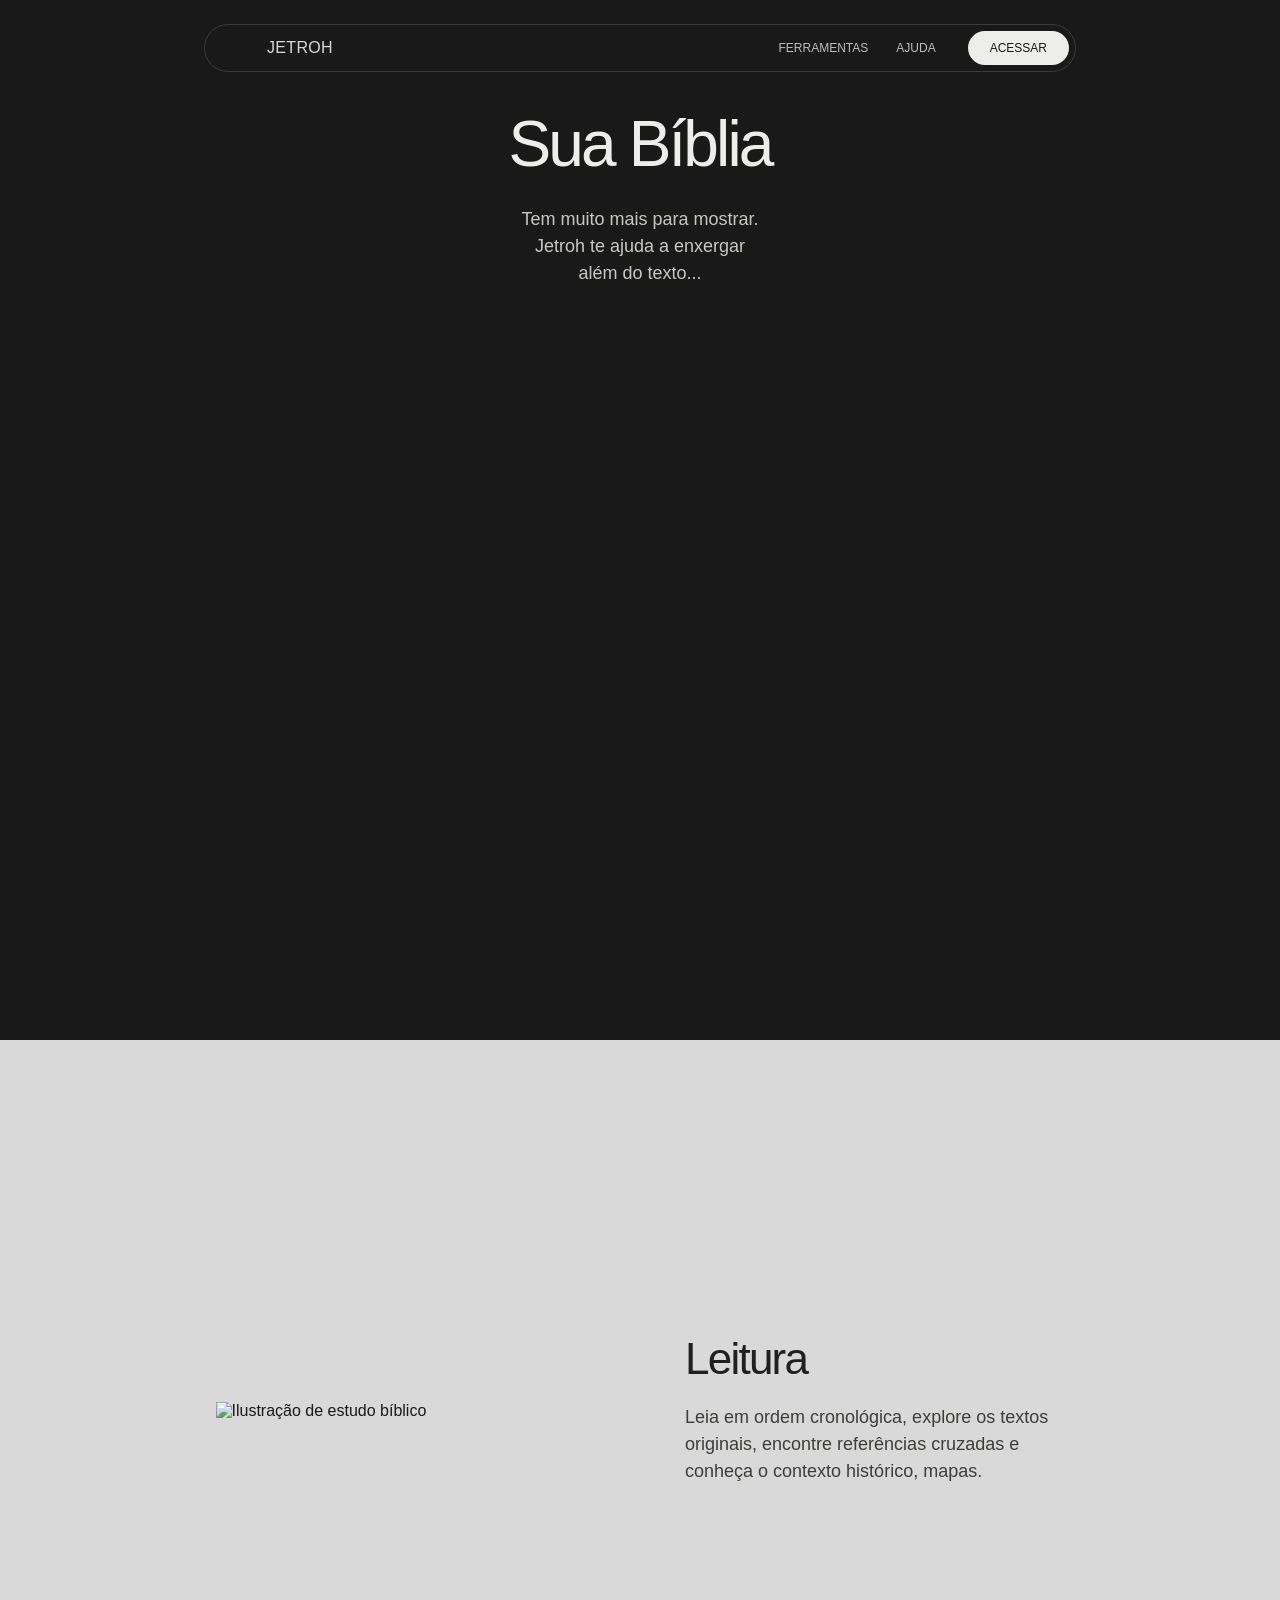
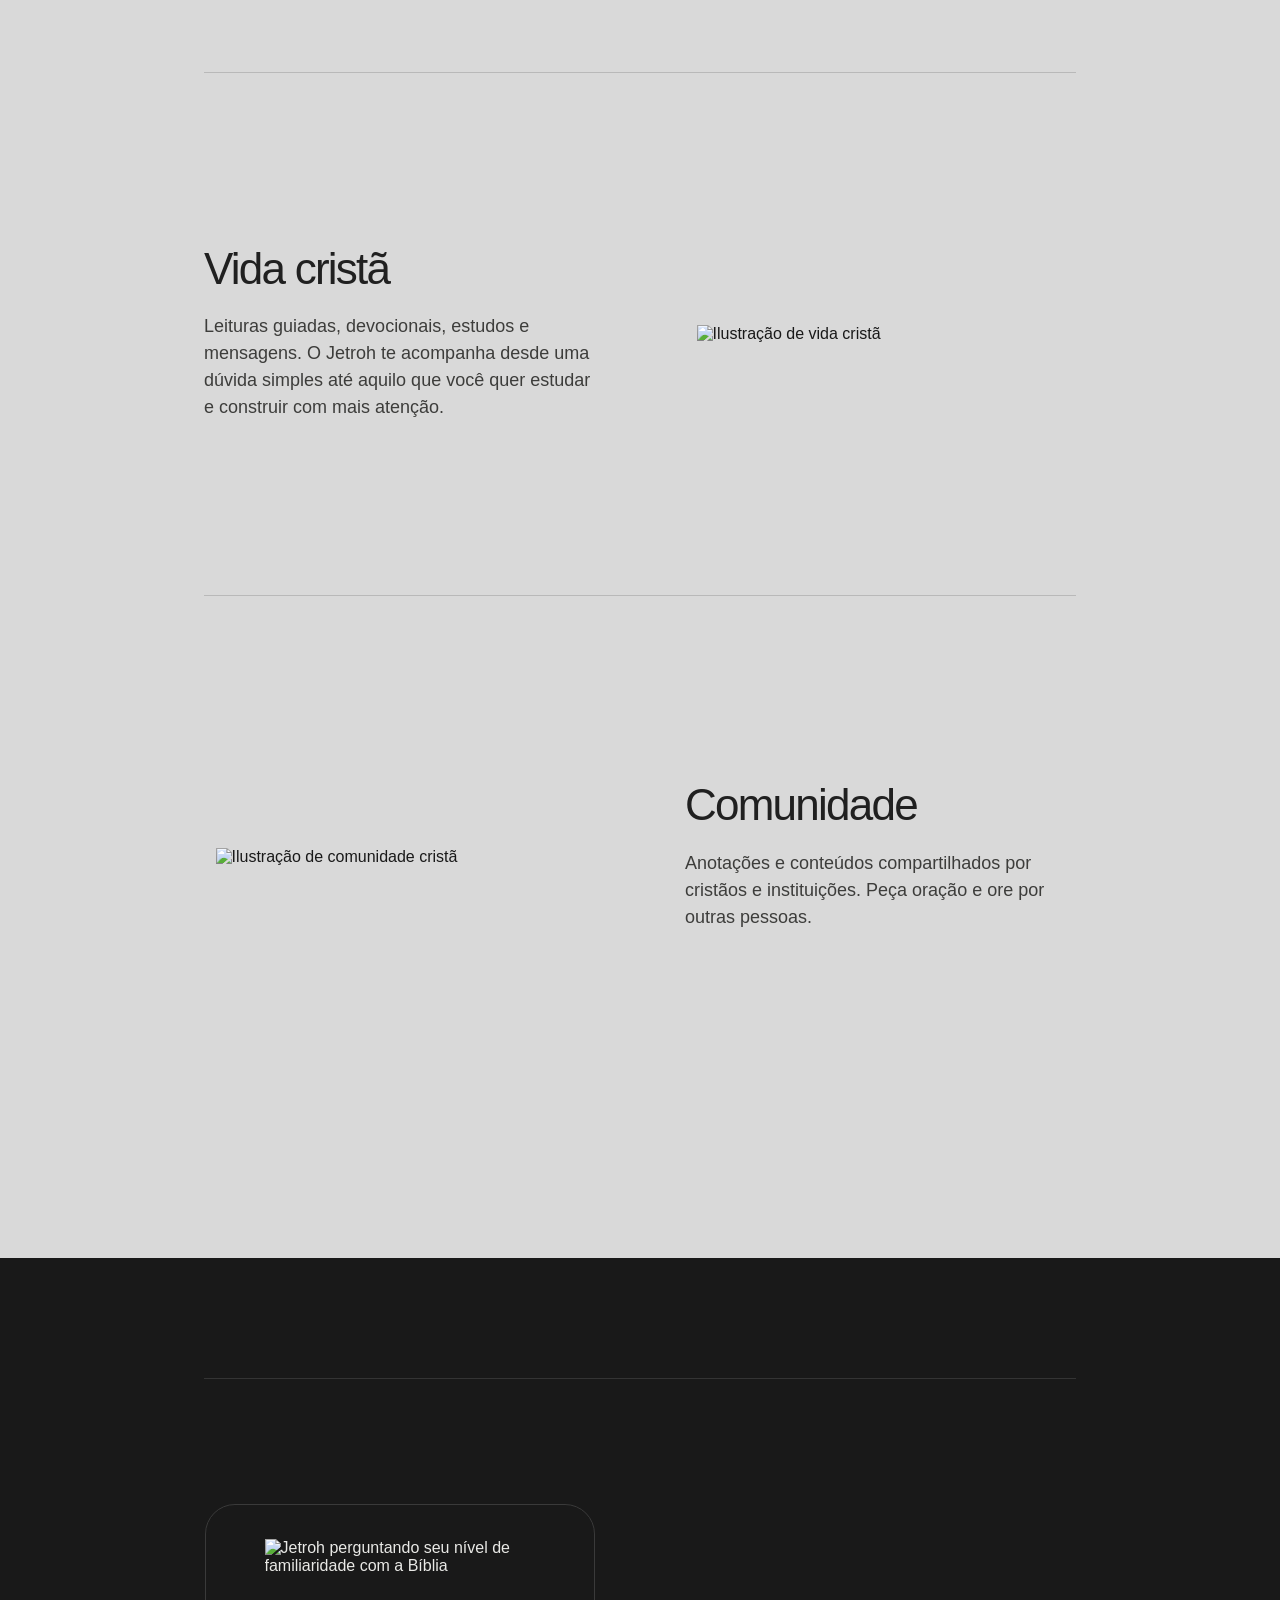
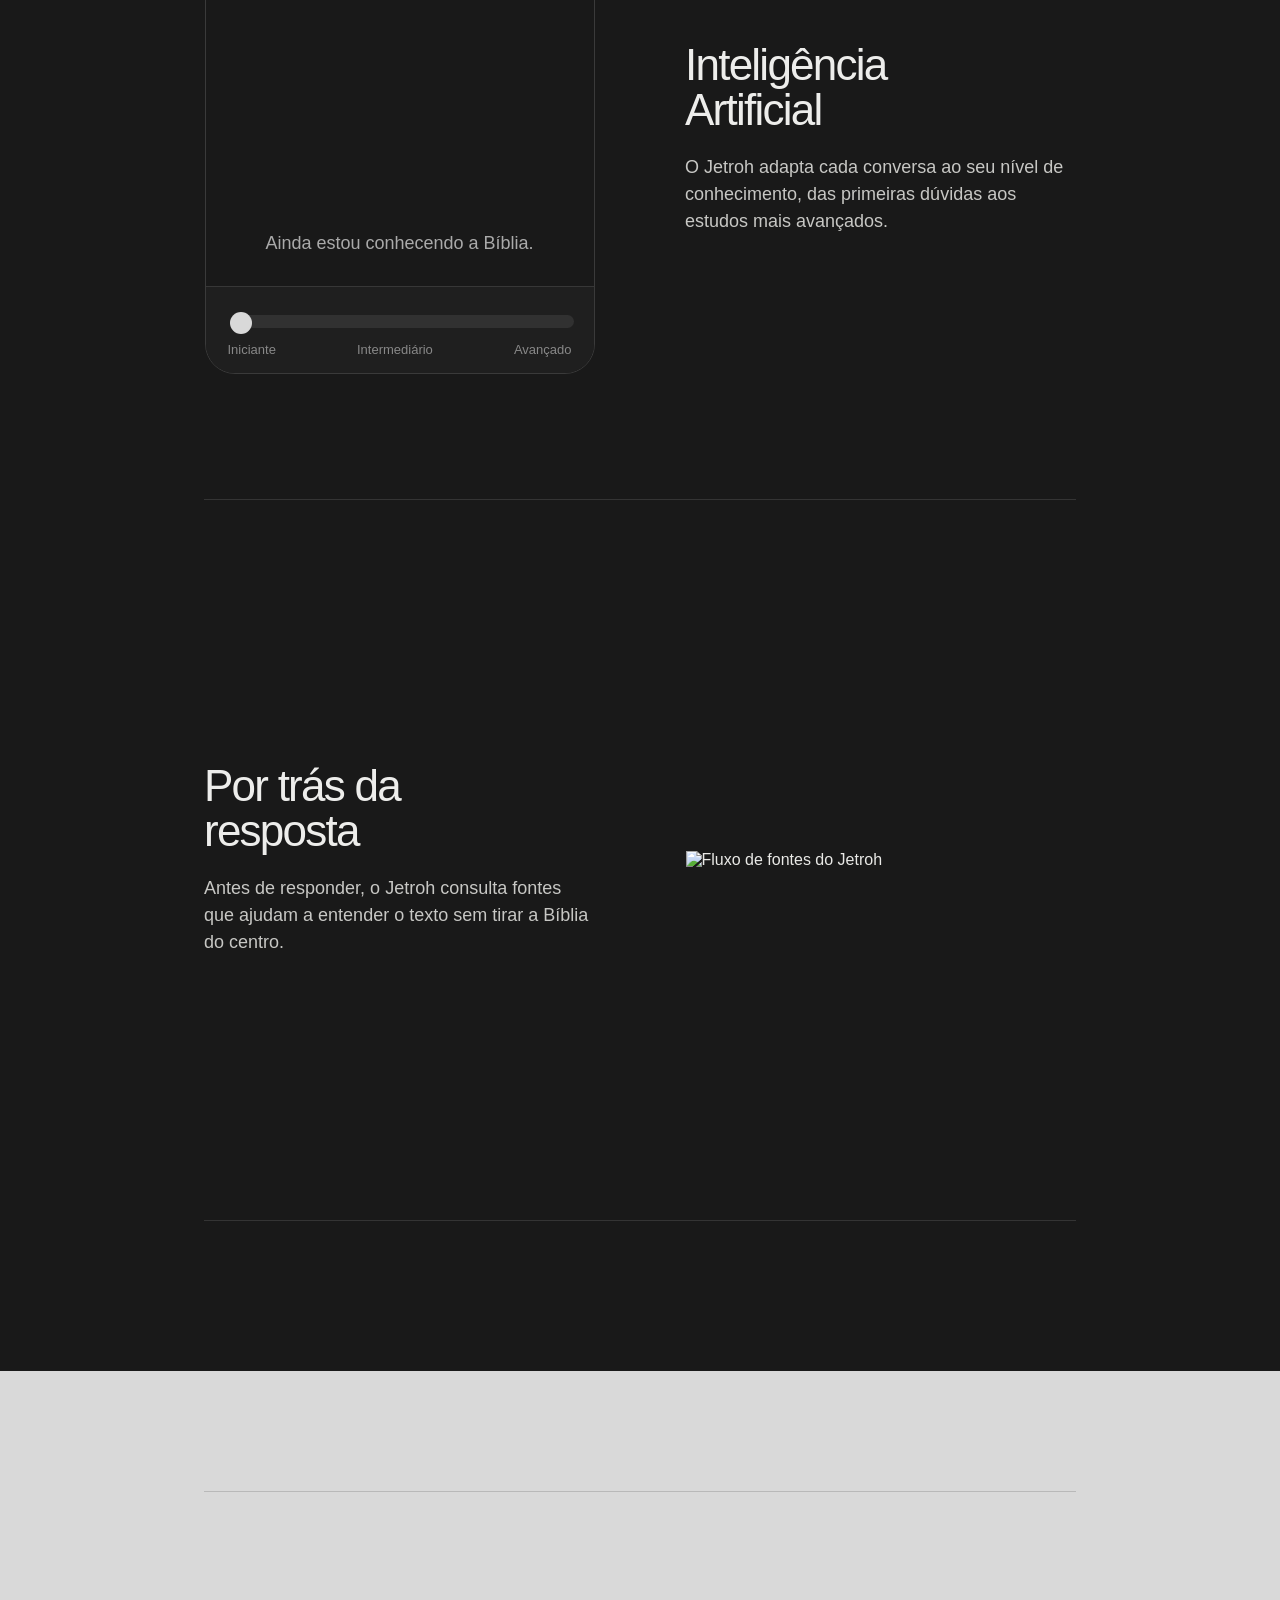
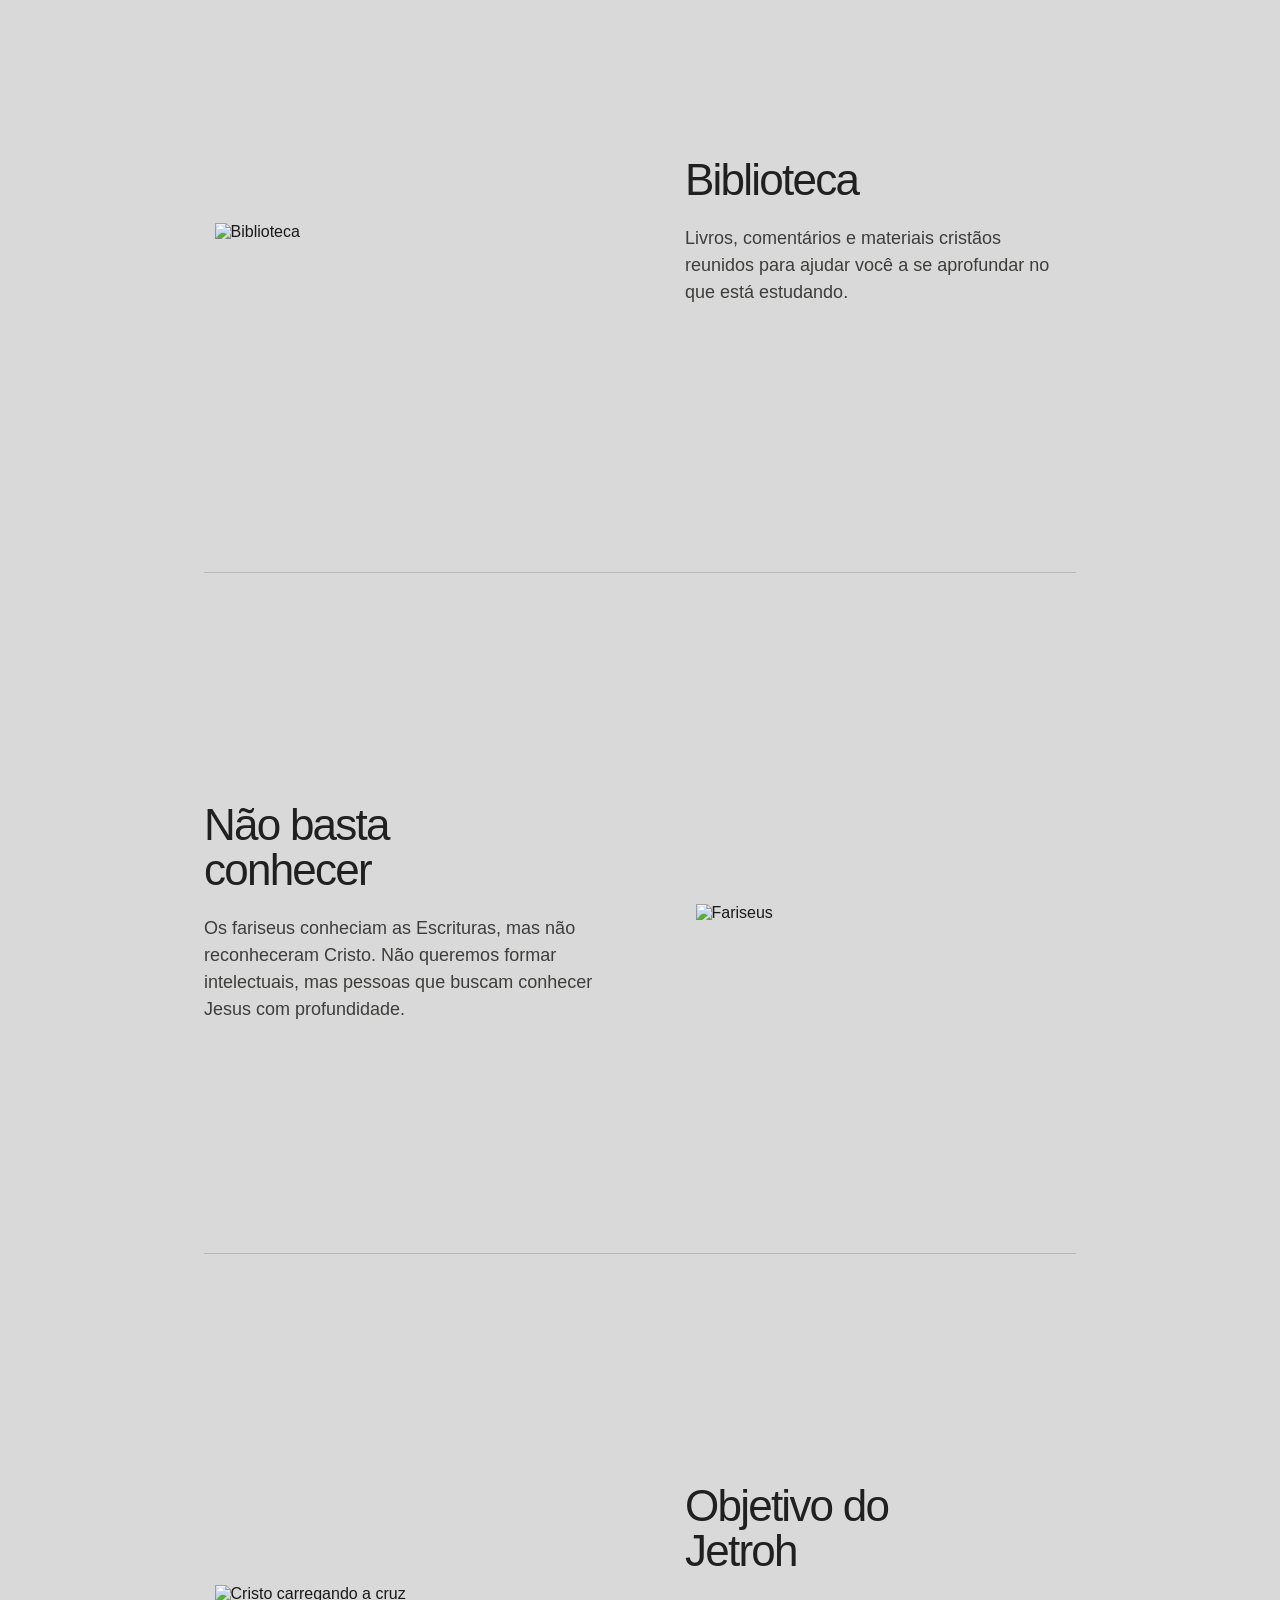
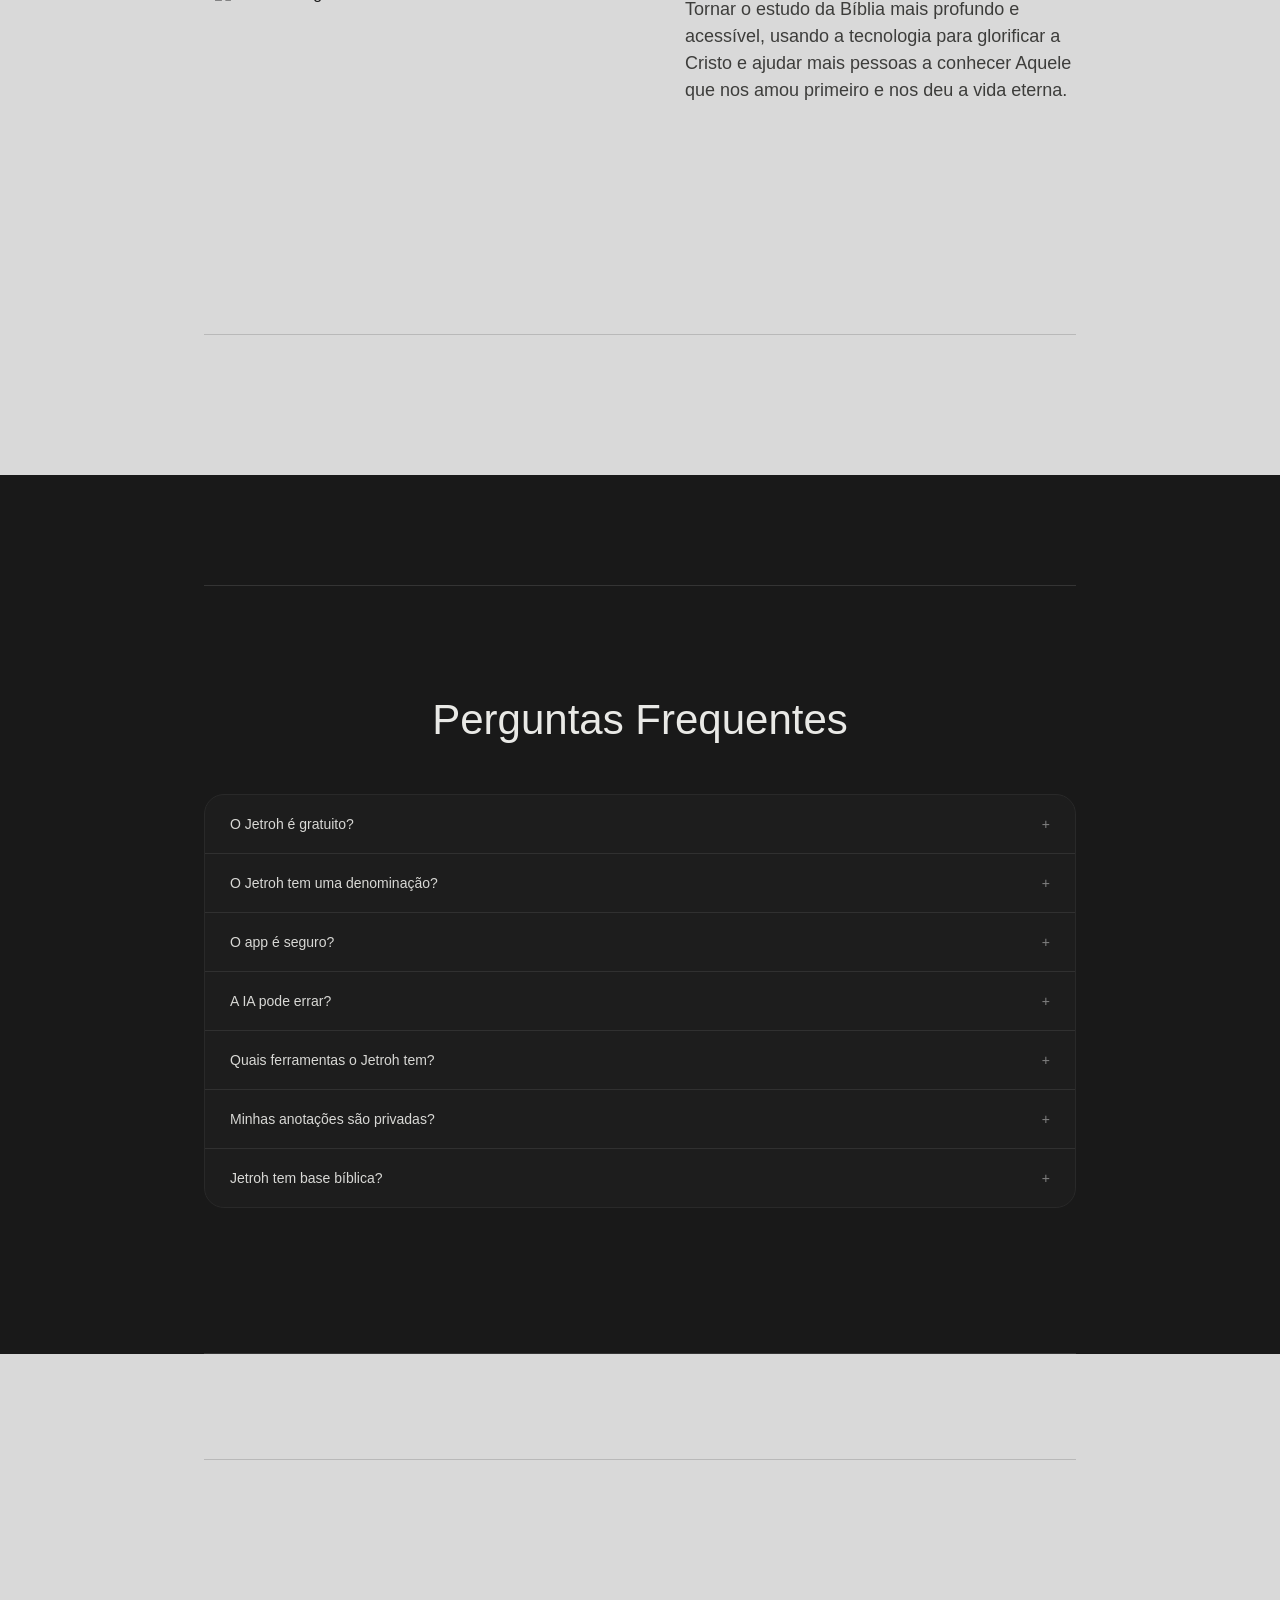
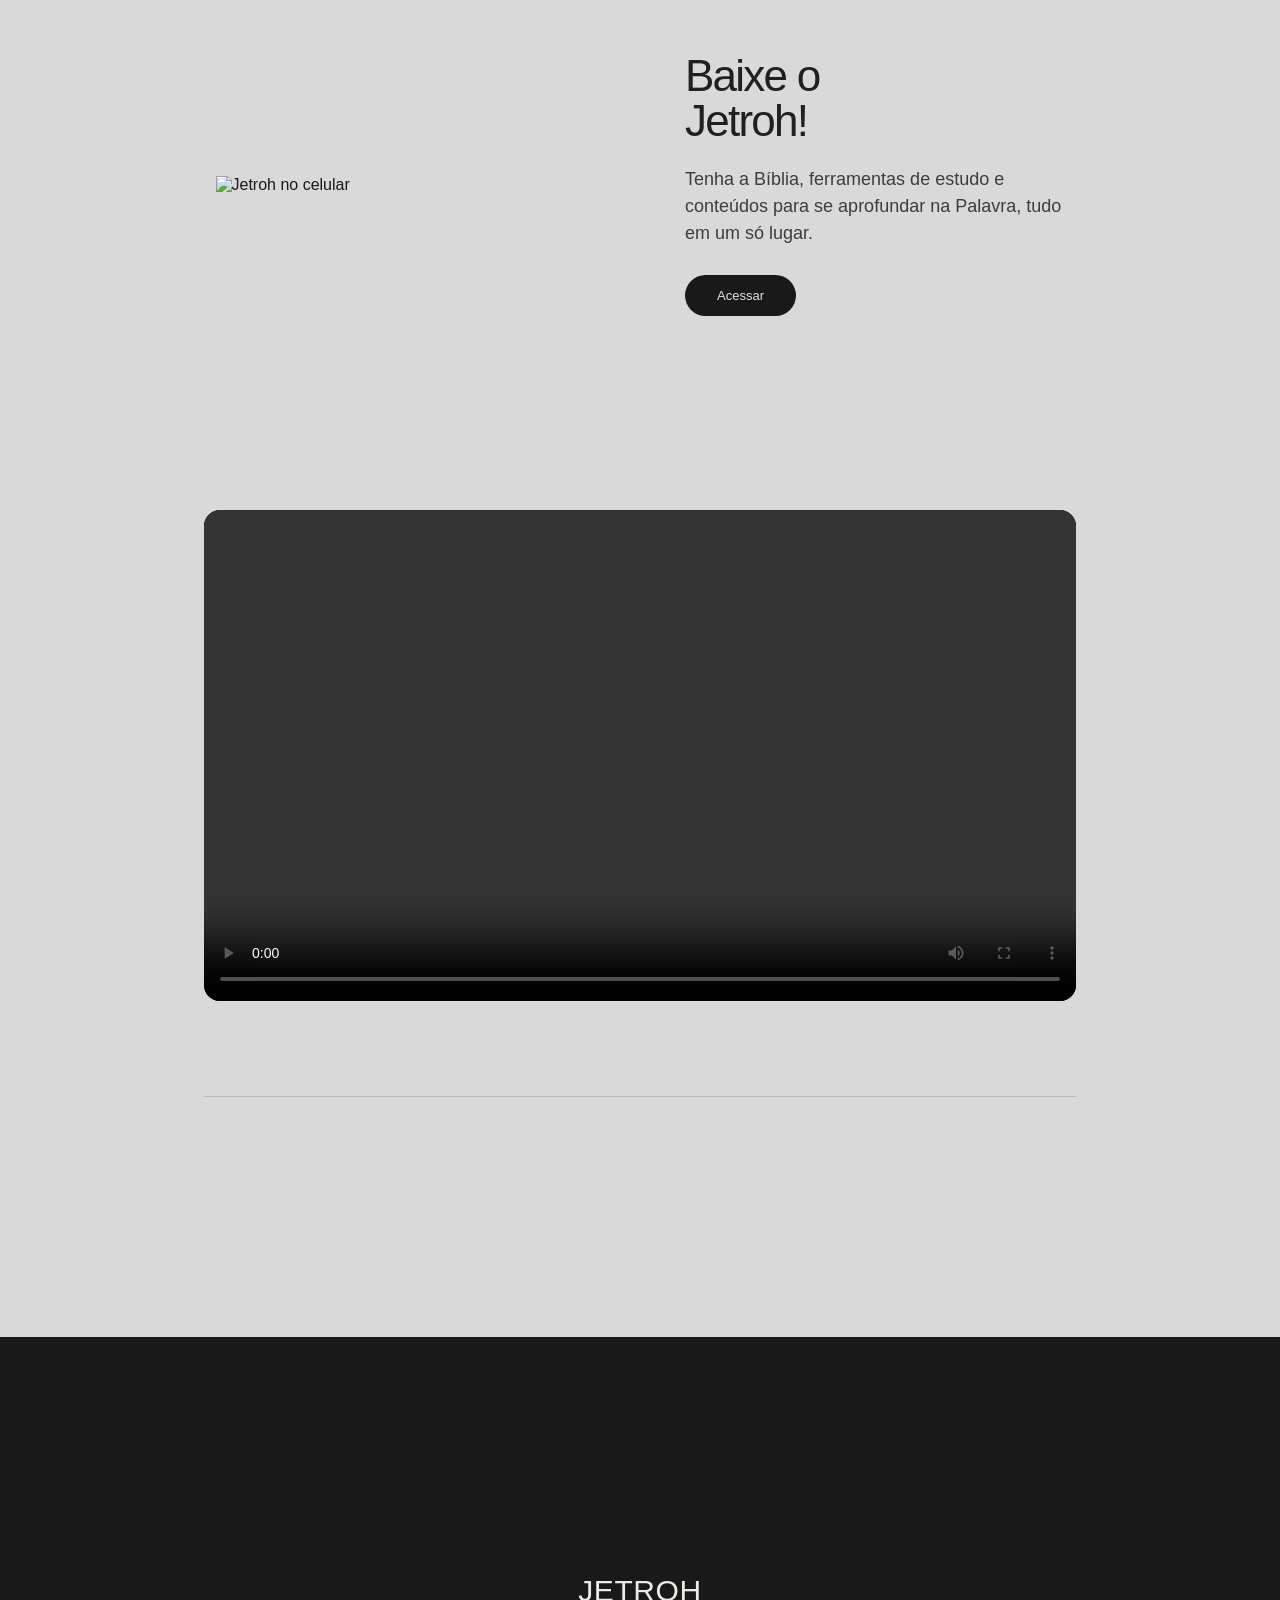
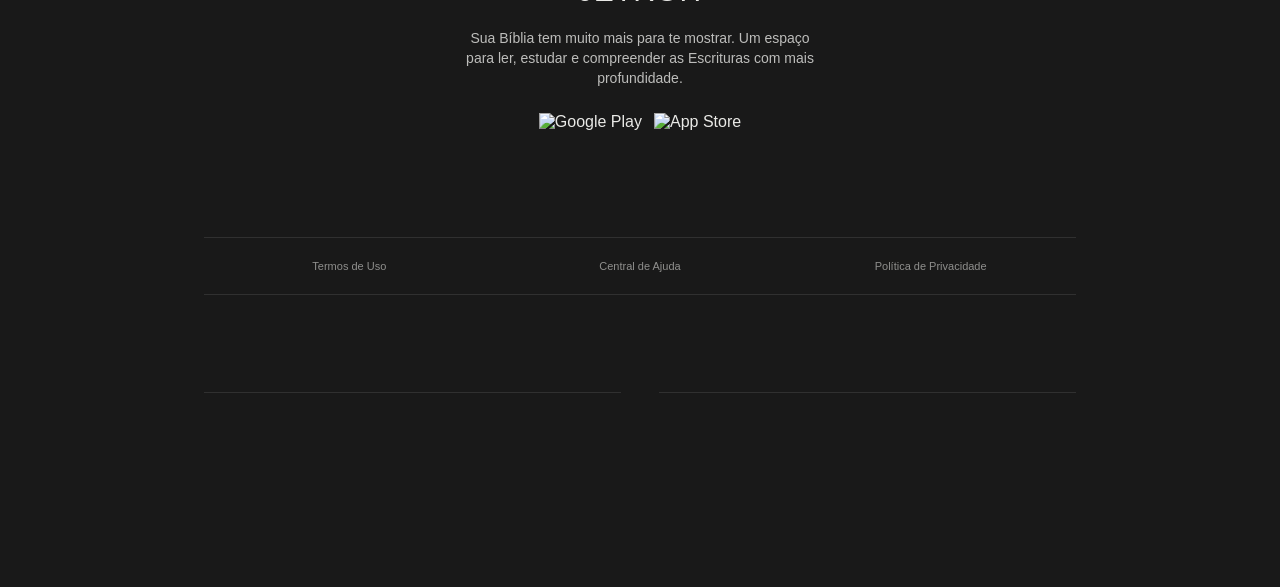
==== index.html @ 453b776b "Add files via upload" ====
<!DOCTYPE html>
<html lang="pt-BR">
<head>
  <meta charset="UTF-8">
  <meta name="viewport" content="width=device-width, initial-scale=1.0">
  <meta name="theme-color" content="#191919">
  <title>Jetroh Bible</title>
  <link rel="icon" type="image/svg+xml" href="assets/section6/logo_jetroh.svg">
  <link rel="stylesheet" href="styles.css">
  
</head>
<body>
  <header class="topbar">
    <a class="brand-mini" href="index.html#inicio" aria-label="Jetroh"><img src="assets/section6/logo_jetroh.svg" alt=""><span>JETROH</span></a>
    <nav class="desktop-nav" aria-label="Navegação principal">
      <a href="#recursos">FERRAMENTAS</a>
      <a href="help.html">AJUDA</a>
      <a href="download.html" class="desktop-access">ACESSAR</a>
    </nav>
    <button class="menu-button" type="button" aria-label="Abrir menu" aria-expanded="false"><span></span><span></span></button>
  </header>
  <nav class="menu-panel" aria-label="Navegação"><a href="#recursos">FERRAMENTAS</a><a href="help.html">AJUDA</a><a href="download.html">ACESSAR</a></nav>

  <main>
    <section class="hero dark-shell" id="inicio">
      <div class="hero-copy">
        <h1 class="hero-title">Sua Bíblia</h1>
        <p class="hero-text">Tem muito mais para mostrar.<br>Jetroh te ajuda a enxergar<br>além do texto...</p>
      </div>
      <div class="hero-art" aria-hidden="true">
        <img class="bible-center" src="assets/section1/bible_center.svg" alt="">
        <img class="hero-card hero-card-1" src="assets/section1/card1.svg" alt="">
        <img class="hero-card hero-card-2" src="assets/section1/card2.svg" alt="">
        <img class="bubble bubble-1" src="assets/section1/balao1.svg" alt="">
        <img class="bubble bubble-2" src="assets/section1/balao2.svg" alt="">
      </div>
    </section>

    <section class="light-shell feature-stack" id="recursos">
      <article class="feature-row">
        <div class="feature-media"><img src="assets/section2/img1.svg" alt="Ilustração de estudo bíblico"></div>
        <div class="feature-copy"><h2>Leitura</h2><p>Leia em ordem cronológica, explore os textos originais, encontre referências cruzadas e conheça o contexto histórico, mapas.</p></div>
      </article>
      <div class="line light-line"></div>
      <article class="feature-row reverse">
        <div class="feature-media"><img src="assets/section2/img2.svg" alt="Ilustração de vida cristã"></div>
        <div class="feature-copy"><h2>Vida cristã</h2><p>Leituras guiadas, devocionais, estudos e mensagens. O Jetroh te acompanha desde uma dúvida simples até aquilo que você quer estudar e construir com mais atenção.</p></div>
      </article>
      <div class="line light-line"></div>
      <article class="feature-row">
        <div class="feature-media"><img src="assets/section2/img3.svg" alt="Ilustração de comunidade cristã"></div>
        <div class="feature-copy"><h2>Comunidade</h2><p>Anotações e conteúdos compartilhados por cristãos e instituições. Peça oração e ore por outras pessoas.</p></div>
      </article>
    </section>

    <section class="dark-shell ai-section" id="ia">
      <div class="line dark-line"></div>
      <article class="ai-row">
        <div class="ai-visual level-card">
          <img src="assets/section3/img1.svg" alt="Jetroh perguntando seu nível de familiaridade com a Bíblia">
          <p class="level-message" aria-live="polite">Ainda estou conhecendo a Bíblia.</p>
          <div class="level-control">
            <input id="bible-level" type="range" min="0" max="100" step="1" value="0" aria-label="Familiaridade com a Bíblia">
            <div class="level-labels"><span>Iniciante</span><span>Intermediário</span><span>Avançado</span></div>
          </div>
        </div>
        <div class="section-copy white"><h2>Inteligência<br>Artificial</h2><p>O Jetroh adapta cada conversa ao seu nível de conhecimento, das primeiras dúvidas aos estudos mais avançados.</p></div>
      </article>
      <div class="line dark-line"></div>
      <article class="ai-row reverse">
        <div class="ai-visual"><img src="assets/section3/img2.svg" alt="Fluxo de fontes do Jetroh"></div>
        <div class="section-copy white"><h2>Por trás da<br>resposta</h2><p>Antes de responder, o Jetroh consulta fontes que ajudam a entender o texto sem tirar a Bíblia do centro.</p></div>
      </article>
      <div class="line dark-line"></div>
    </section>

    <section class="light-shell editorial-section" id="biblioteca">
      <div class="line light-line"></div>
      <article class="editorial-row">
        <div class="editorial-media"><img src="assets/section4/img1.svg" alt="Biblioteca"></div>
        <div class="section-copy"><h2>Biblioteca</h2><p>Livros, comentários e materiais cristãos reunidos para ajudar você a se aprofundar no que está estudando.</p></div>
      </article>
      <div class="line light-line"></div>
      <article class="editorial-row reverse">
        <div class="editorial-media"><img src="assets/section4/img2.svg" alt="Fariseus"></div>
        <div class="section-copy"><h2>Não basta<br>conhecer</h2><p>Os fariseus conheciam as Escrituras, mas não reconheceram Cristo. Não queremos formar intelectuais, mas pessoas que buscam conhecer Jesus com profundidade.</p></div>
      </article>
      <div class="line light-line"></div>
      <article class="editorial-row">
        <div class="editorial-media"><img src="assets/section4/img3.svg" alt="Cristo carregando a cruz"></div>
        <div class="section-copy"><h2>Objetivo do<br>Jetroh</h2><p>Tornar o estudo da Bíblia mais profundo e acessível, usando a tecnologia para glorificar a Cristo e ajudar mais pessoas a conhecer Aquele que nos amou primeiro e nos deu a vida eterna.</p></div>
      </article>
      <div class="line light-line"></div>
    </section>

    <section class="dark-shell faq-section" id="faq">
      <div class="line dark-line"></div>
      <h2>Perguntas Frequentes</h2>
      <div class="faq-list">
        <div class="faq-item"><button class="faq-question" type="button" aria-expanded="false">O Jetroh é gratuito?<span>+</span></button><div class="faq-answer"><div><p>O Jetroh terá recursos acessíveis para leitura e estudo, com detalhes de planos apresentados no lançamento.</p></div></div></div>
        <div class="faq-item"><button class="faq-question" type="button" aria-expanded="false">O Jetroh tem uma denominação?<span>+</span></button><div class="faq-answer"><div><p>O aplicativo respeita tradições e denominações, mantendo a Bíblia no centro da experiência.</p></div></div></div>
        <div class="faq-item"><button class="faq-question" type="button" aria-expanded="false">O app é seguro?<span>+</span></button><div class="faq-answer"><div><p>Privacidade e segurança fazem parte da estrutura do produto, especialmente em conteúdos e anotações pessoais.</p></div></div></div>
        <div class="faq-item"><button class="faq-question" type="button" aria-expanded="false">A IA pode errar?<span>+</span></button><div class="faq-answer"><div><p>Sim. Por isso as respostas devem ser conferidas nas referências apresentadas. A IA não substitui discipulado, igreja local ou estudo responsável.</p></div></div></div>
        <div class="faq-item"><button class="faq-question" type="button" aria-expanded="false">Quais ferramentas o Jetroh tem?<span>+</span></button><div class="faq-answer"><div><p>Leitura bíblica, ferramentas de estudo, contexto, textos originais, referências, devocionais, biblioteca, comunidade e assistência por IA.</p></div></div></div>
        <div class="faq-item"><button class="faq-question" type="button" aria-expanded="false">Minhas anotações são privadas?<span>+</span></button><div class="faq-answer"><div><p>As anotações privadas permanecem privadas; conteúdos comunitários dependem da sua escolha de compartilhamento.</p></div></div></div>
        <div class="faq-item"><button class="faq-question" type="button" aria-expanded="false">Jetroh tem base bíblica?<span>+</span></button><div class="faq-answer"><div><p>A proposta do Jetroh é usar tecnologia como ferramenta para aprofundar a leitura e compreensão das Escrituras.</p></div></div></div>
      </div>
    </section>
    <div class="line dark-line"></div>

    <section class="light-shell download-section" id="download">
      <div class="line light-line"></div>
      <div class="download-wrap">
        <div class="download-visual"><img src="assets/section5/img1.svg" alt="Jetroh no celular"></div>
        <div class="section-copy download-copy"><h2>Baixe o<br>Jetroh!</h2><p>Tenha a Bíblia, ferramentas de estudo e conteúdos para se aprofundar na Palavra, tudo em um só lugar.</p><a href="download.html" class="download-cta">Acessar</a></div>
      </div>
      <div class="download-video-wrap">
        <video class="download-video" controls preload="metadata" playsinline aria-label="Demonstração das funções do Jetroh">
          Seu navegador não suporta reprodução de vídeo.
        </video>
      </div>
      <div class="line light-line"></div>
    </section>
  </main>

  <footer class="dark-shell footer">
    <img class="footer-transition" src="assets/section6/element1.svg" alt="">
    <div class="footer-art"><img src="assets/section6/jetroh.svg" alt=""></div>
    <div class="footer-brand"><span>JETROH</span></div>
    <p>Sua Bíblia tem muito mais para te mostrar. Um espaço para ler, estudar e compreender as Escrituras com mais profundidade.</p>
    <div class="store-buttons">
      <img src="assets/section6/botao_play.svg" alt="Google Play">
      <img src="assets/section6/botao_apple.svg" alt="App Store">
    </div>
    <div class="footer-links"><a href="#">Termos de Uso</a><a href="help.html">Central de Ajuda</a><a href="#">Política de Privacidade</a></div>
    <div class="footer-social" aria-label="Redes sociais">
      <a href="https://www.instagram.com/jetroh.bible/" target="_blank" rel="noopener noreferrer" aria-label="Instagram"><img src="assets/section6/insta.svg" alt=""></a>
      <a href="#" aria-label="Discord"><img src="assets/section6/discord.svg" alt=""></a>
      <a href="#" aria-label="WhatsApp"><img src="assets/section6/zap.svg" alt=""></a>
    </div>
    <div class="footer-bottom-mark"><button class="to-top" aria-label="Voltar ao topo"><img src="assets/section6/logo_jetroh.svg" alt=""></button></div>
  </footer>

  <script src="script.js"></script>
</body>
</html>
---- styles.css ----
:root{--dark:#191919;--light:#D9D9D9;--ink:#191919;--muted:#9d9d9a;--line-light:#b9b9b9;--line-dark:#343434;--white:#e9e9e6}
*{box-sizing:border-box}html{scroll-behavior:smooth}body{margin:0;background:var(--dark);color:var(--ink);font-family:Inter,Arial,sans-serif;font-weight:400}a{color:inherit;text-decoration:none}button{font:inherit}.dark-shell{background:var(--dark);color:var(--white)}.light-shell{background:var(--light);color:var(--ink)}
.topbar{height:48px;width:min(872px,78vw);display:flex;align-items:center;justify-content:space-between;padding:0 20px;position:fixed;z-index:50;left:50%;top:24px;transform:translateX(-50%);background:#191919;border:1px solid #3a3a3a;border-radius:999px;color:#d9d9d9}.brand-mini{display:flex;align-items:center;gap:10px;font-family:Arial,sans-serif;font-size:16px;letter-spacing:.02em}.brand-mini img{width:32px;height:auto;filter:brightness(2)}.menu-button{width:32px;height:32px;border:0;background:transparent;display:grid;place-content:center;gap:5px;cursor:pointer}.menu-button span{display:block;width:15px;height:1px;background:#d9d9d9}.menu-panel{display:none;position:absolute;right:0;top:56px;padding:12px;background:#202020;border:1px solid #383838;border-radius:14px;min-width:190px}.menu-panel.open{display:grid}.menu-panel a{padding:9px 12px;font-size:12px;color:#d9d9d9}
.hero{height:1040px;position:relative;overflow:hidden;padding-top:112px}.hero-copy{text-align:center;position:relative;z-index:3}.hero h1{margin:0;font-family:Arial,sans-serif;font-weight:400;font-size:clamp(58px,5.5vw,86px);line-height:.95;letter-spacing:-.055em;color:#ededeb}.hero h1 span{font-size:.45em;line-height:1.5;font-family:Arial,sans-serif;font-weight:400;letter-spacing:0}.hero-art{width:760px;height:790px;margin:48px auto 0;position:relative}.bible-center{position:absolute;left:50%;top:0;transform:translateX(-50%);height:782px;width:auto}.hero-card{position:absolute;width:180px}.hero-card-1{left:78px;top:200px;transform:rotate(-3deg)}.hero-card-2{right:68px;top:220px;transform:rotate(2deg)}.bubble{position:absolute;width:165px}.bubble-1{left:25px;top:410px}.bubble-2{right:10px;top:445px}
.line{height:1px;width:min(872px,78vw);margin:0 auto}.light-line{background:var(--line-light)}.dark-line{background:var(--line-dark)}.feature-stack{padding:110px 0 140px}.feature-row,.ai-row,.editorial-row,.download-wrap{width:min(872px,82vw);margin:0 auto;display:grid;grid-template-columns:1fr 1fr;align-items:center;gap:90px}.feature-row{min-height:522px}.feature-row.reverse .feature-media,.ai-row.reverse .ai-visual,.editorial-row.reverse .editorial-media{order:2}.feature-row.reverse .feature-copy,.ai-row.reverse .section-copy,.editorial-row.reverse .section-copy{order:1}.feature-media img{width:100%;max-width:368px;display:block;margin:auto}.feature-copy h2,.section-copy h2{font-family:Arial,sans-serif;font-weight:400;font-size:44px;line-height:1.02;letter-spacing:-.04em;margin:0 0 22px;color:#202020}.feature-copy p,.section-copy p{font-size:18px;line-height:1.5;margin:0;max-width:390px;color:#3d3d3b}.ai-section{padding:120px 0 150px}.ai-row{min-height:720px}.section-copy.white h2{color:#ededeb}.section-copy.white p{color:#c7c7c4}.ai-visual img{display:block;width:100%;max-width:310px;margin:auto}.level-card{border:1px solid #3a3a3a;border-radius:30px;overflow:hidden;max-width:390px;margin:auto;padding-top:34px}.level-card>img{max-width:270px}.level-message{height:86px;margin:0!important;padding:18px 30px;display:grid;place-items:center;text-align:center;color:#aaa!important;font-size:18px!important;line-height:1.25!important}.level-control{border-top:1px solid #373737;padding:26px 22px 20px}.level-control input{width:100%;accent-color:#d9d9d9;cursor:pointer}.level-labels{display:flex;justify-content:space-between;margin-top:10px;color:#888;font-size:11px}.editorial-section{padding:120px 0 140px}.editorial-row{min-height:680px}.editorial-media img{display:block;width:100%;max-width:370px;margin:auto}.faq-section{padding:110px 0 145px}.faq-section>h2{font-family:Arial,sans-serif;font-weight:400;font-size:42px;text-align:center;margin:110px 0 50px}.faq-list{width:min(872px,82vw);margin:auto;border:1px solid #292929;border-radius:20px;overflow:hidden;background:#1d1d1d}.faq-list details{border-bottom:1px solid #303030}.faq-list details:last-child{border-bottom:0}.faq-list summary{list-style:none;cursor:pointer;padding:21px 25px;color:#d8d8d5;font-size:14px;display:flex;justify-content:space-between}.faq-list summary::-webkit-details-marker{display:none}.faq-list summary span{color:#818181}.faq-list p{margin:0;padding:0 60px 22px 25px;color:#9c9c9a;font-size:13px;line-height:1.55}.download-section{padding:105px 0 240px}.download-wrap{min-height:650px}.download-visual img{display:block;width:100%;max-width:368px;margin:auto}.download-copy .download-cta{display:inline-flex;margin-top:28px;background:#191919;color:#e2e2df;border-radius:999px;padding:13px 32px;font-size:13px}.footer{min-height:850px;text-align:center;padding:205px 0 45px;position:relative;overflow:hidden}.footer-transition{position:absolute;top:-155px;left:50%;transform:translateX(-50%);width:150px;height:auto}.footer-art img{width:120px;height:auto;opacity:.95}.footer-brand{margin:12px auto 0;display:flex;flex-direction:column;gap:8px;align-items:center;font-family:Arial,sans-serif;font-size:30px;letter-spacing:.02em}.footer-brand img{width:24px;filter:brightness(3)}.footer>p{width:min(370px,78vw);margin:20px auto 25px;font-size:14px;line-height:1.45;color:#bdbdbb}.store-buttons{display:flex;justify-content:center;align-items:center;gap:12px}.store-buttons img{display:block;height:39px;width:auto}.footer-links{width:min(872px,82vw);border-top:1px solid #303030;border-bottom:1px solid #303030;margin:85px auto 0;padding:22px 0;display:flex;justify-content:center;gap:80px;color:#8f8f8d;font-size:11px}.to-top{margin-top:28px;border:0;background:transparent;color:#f1f1ee;font-size:20px;cursor:pointer}
@media(max-width:700px){.topbar{top:18px;height:48px;width:74vw;padding:0 16px}.brand-mini{font-size:14px}.brand-mini img{width:21px}.hero{height:790px;padding-top:110px}.hero h1{font-size:48px;line-height:.96}.hero h1 span{font-size:.46em}.hero-art{width:100%;height:610px;margin-top:38px}.bible-center{height:500px;top:0}.hero-card{width:112px}.hero-card-1{left:9%;top:150px}.hero-card-2{right:7%;top:185px}.bubble{width:112px}.bubble-1{left:8%;top:305px}.bubble-2{right:5%;top:335px}.line{width:86vw}.feature-stack{padding:55px 0 50px}.feature-row,.ai-row,.editorial-row,.download-wrap{width:74vw;grid-template-columns:1fr;gap:24px}.feature-row{min-height:500px;padding:42px 0;align-content:center}.feature-row.reverse .feature-media,.ai-row.reverse .ai-visual,.editorial-row.reverse .editorial-media{order:2}.feature-row.reverse .feature-copy,.ai-row.reverse .section-copy,.editorial-row.reverse .section-copy{order:1}.feature-media img{max-width:100%}.feature-copy h2,.section-copy h2{font-size:36px;margin-bottom:14px}.feature-copy p,.section-copy p{font-size:16px;line-height:1.42;max-width:none}.ai-section{padding:55px 0}.ai-row{min-height:610px;padding:40px 0;align-content:center}.ai-row .ai-visual{order:2}.ai-row .section-copy{order:1}.ai-visual img{max-width:100%}.level-card{width:100%;border-radius:24px;padding-top:24px}.level-card>img{max-width:250px}.level-message{height:88px;font-size:17px!important}.level-control{padding:22px 16px 18px}.editorial-section{padding:50px 0 55px}.editorial-row{min-height:590px;padding:45px 0;align-content:center}.editorial-row .editorial-media{order:2}.editorial-row .section-copy{order:1}.editorial-media img{max-width:100%}.faq-section{padding:55px 0 70px}.faq-section>h2{font-size:30px;margin:58px 0 28px}.faq-list{width:74vw;border-radius:13px}.faq-list summary{padding:15px 13px;font-size:11px}.faq-list p{padding:0 32px 15px 13px;font-size:11px}.download-section{padding:48px 0 180px}.download-wrap{min-height:560px;padding:42px 0;align-content:center}.download-visual{order:2}.download-copy{order:1}.download-copy .download-cta{display:none}.footer{min-height:650px;padding-top:150px}.footer-transition{top:-115px;width:105px}.footer-art img{width:78px}.footer-brand{font-size:26px}.footer-brand img{width:20px}.footer>p{font-size:13px;width:58vw}.store-buttons img{height:31px}.footer-links{margin-top:55px;width:74vw;gap:35px;font-size:9px}.to-top{margin-top:22px}}

/* Refinos aprovados — hero, seletor de familiaridade e rodapé */
.hero h1{
  display:flex;
  flex-direction:column;
  align-items:center;
  gap:24px;
  font-family:Arial,sans-serif;
  font-weight:400;
  line-height:1;
  letter-spacing:-.045em;
}
.hero-title{
  display:block;
  font-size:clamp(58px,5vw,78px);
  color:#ededeb;
}
.hero-subtitle{
  display:block;
  font-size:clamp(25px,2.25vw,34px);
  line-height:1.18;
  letter-spacing:-.02em;
  color:#ededeb;
}
.hero-art{isolation:isolate}
.bible-center{z-index:2}
.hero-card-1{
  z-index:1;
  left:calc(50% - 255px);
  top:145px;
  width:168px;
  transform:rotate(-5deg);
}
.hero-card-2{
  z-index:3;
  right:auto;
  left:calc(50% + 105px);
  top:250px;
  width:160px;
  transform:rotate(2deg);
}
.bubble{z-index:4}
.bubble-1{
  left:calc(50% + 95px);
  top:95px;
  width:150px;
}
.bubble-2{
  right:auto;
  left:calc(50% - 260px);
  top:370px;
  width:148px;
}

.level-card{
  width:390px;
  height:470px;
  max-width:100%;
  display:flex;
  flex-direction:column;
  padding-top:34px;
}
.level-card>img{
  width:270px;
  height:261px;
  max-width:100%;
  object-fit:contain;
  flex:0 0 261px;
}
.level-message{
  box-sizing:border-box;
  width:100%;
  height:86px;
  min-height:86px;
  max-height:86px;
  flex:0 0 86px;
  overflow:hidden;
}
.level-control{
  height:88px;
  min-height:88px;
  margin-top:auto;
  flex:0 0 88px;
  background-color:#1F1F1F;
}

.footer{
  padding-top:205px;
}
.footer-transition{
    top: -22px;
    width: 148px;
    z-index: 2;
}
.footer-art{
  position:relative;
  z-index:3;
}
.footer-brand{
  margin-top:14px;
  display:block;
}
.footer-brand span{
  display:block;
}

.footer-social{
  width:min(872px,82vw);
  margin:0 auto;
  padding:30px 0 12px;
  display:flex;
  align-items:center;
  justify-content:center;
  gap:14px;
}
.footer-social a{
  display:grid;
  place-items:center;
  width:20px;
  height:20px;
}
.footer-social img{
  display:block;
  max-width:18px;
  max-height:18px;
  width:auto;
  height:auto;
}

.footer-bottom-mark{
  width:min(872px,82vw);
  height:34px;
  margin:18px auto 0;
  position:relative;
  display:flex;
  align-items:center;
  justify-content:center;
}
.footer-bottom-mark::before{
  content:"";
  position:absolute;
  left:0;
  right:0;
  top:50%;
  height:1px;
  background:#303030;
}
.to-top{
  position:relative;
  z-index:2;
  margin:0;
  width:38px;
  height:30px;
  display:grid;
  place-items:center;
  border:0;
  background:#191919;
  padding:0 8px;
}
.to-top img{
  display:block;
  width:22px;
  height:auto;
  filter:brightness(3);
}

@media(max-width:700px){
  .hero h1{gap:14px}
  .hero-title{font-size:48px}
  .hero-subtitle{font-size:23px;line-height:1.22}
  .hero-card-1{left:calc(50% - 185px);top:108px;width:116px}
  .hero-card-2{left:calc(50% + 68px);top:185px;width:112px}
  .bubble-1{left:calc(50% + 52px);top:78px;width:106px}
  .bubble-2{left:calc(50% - 185px);top:300px;width:104px}
  .level-card{height:430px;padding-top:24px}
  .level-card>img{width:250px;height:240px;flex-basis:240px}
  .level-message{height:82px;min-height:82px;max-height:82px;flex-basis:82px}
  .level-control{height:84px;min-height:84px;flex-basis:84px;}
  .footer-transition{top:-18px;width:110px}
  .footer-bottom-mark{width:74vw;margin-top:16px}
}


/* Ajustes v4 — hero com título + parágrafo e microanimações contínuas */
.hero-copy{
  display:flex;
  flex-direction:column;
  align-items:center;
}
.hero-copy .hero-title{
  margin:0;
  font-family:Arial,sans-serif;
  font-weight:400;
  font-size:clamp(58px,5vw,78px);
  line-height:1;
  letter-spacing:-.045em;
  color:#ededeb;
}
.hero-copy .hero-text{
  margin:30px 0 0;
  font-family:Inter,Arial,sans-serif;
  font-size:18px;
  line-height:1.5;
  font-weight:400;
  letter-spacing:0;
  color:#c7c7c4;
  text-align:center;
}

/* Desativa a antiga estrutura tipográfica do h1 */
.hero h1{
  display:block;
  margin:0;
  font-size:inherit;
  line-height:inherit;
  letter-spacing:inherit;
}
.hero h1 span{font-size:inherit;line-height:inherit}

.hero-card,
.bubble{
  will-change: transform;
  backface-visibility: hidden;
  -webkit-backface-visibility: hidden;
  filter: none;
  image-rendering: auto;
}

.hero-card-1{animation:float-card-left 6.4s ease-in-out infinite}
.hero-card-2{animation:float-card-right 7.2s ease-in-out infinite}
.bubble-1{animation:float-bubble-one 5.6s ease-in-out infinite}
.bubble-2{animation:float-bubble-two 6.1s ease-in-out infinite}

@keyframes float-card-left{
  0%,100%{transform:translate3d(0,0,0) rotate(-5deg)}
  50%{transform:translate3d(-3px,-8px,0) rotate(-4deg)}
}
@keyframes float-card-right{
  0%,100%{transform:translate3d(0,0,0) rotate(2deg)}
  50%{transform:translate3d(4px,-7px,0) rotate(2.7deg)}
}
@keyframes float-bubble-one{
  0%,100%{transform:translate3d(0,0,0)}
  50%{transform:translate3d(4px,-6px,0)}
}
@keyframes float-bubble-two{
  0%,100%{transform:translate3d(0,0,0)}
  50%{transform:translate3d(-4px,-7px,0)}
}

@media(max-width:700px){
  .hero-copy .hero-title{font-size:48px}
  .hero-copy .hero-text{margin-top:18px;font-size:16px;line-height:1.45}
}

@media(prefers-reduced-motion:reduce){
  .hero-card-1,.hero-card-2,.bubble-1,.bubble-2{animation:none}
}

.level-control input {
    width: 100%;
    appearance: none;
    -webkit-appearance: none;
    background: transparent;
    cursor: pointer;
}

.level-control input::-webkit-slider-runnable-track {
    height: 13px;
    background: #313131;
    border: none;
    border-radius: 100px;
}

.level-control input::-webkit-slider-thumb {
    -webkit-appearance: none;
    width: 22px;
    height: 22px;
    background: #d9d9d9;
    border: none;
    border-radius: 50%;
    margin-top: -3px;
}

/* Entrada sutil das sections */
.reveal-on-scroll{
  opacity:0;
  transform:translate3d(0,22px,0);
  transition:opacity .75s ease, transform .85s cubic-bezier(.2,.7,.2,1);
  will-change:opacity,transform;
}
.reveal-on-scroll.is-visible{
  opacity:1;
  transform:translate3d(0,0,0);
}

.feature-row.reverse.reveal-on-scroll,
.ai-row.reverse.reveal-on-scroll,
.editorial-row.reverse.reveal-on-scroll{
  transform:translate3d(0,22px,0);
}
.feature-row.reverse.reveal-on-scroll.is-visible,
.ai-row.reverse.reveal-on-scroll.is-visible,
.editorial-row.reverse.reveal-on-scroll.is-visible{
  transform:translate3d(0,0,0);
}

/* Slider contínuo de familiaridade */
.level-control input{
  touch-action:none;
}
.level-control input:focus{
  outline:none;
}
.level-control input::-moz-range-track{
  height:13px;
  background:#313131;
  border:none;
  border-radius:100px;
}
.level-control input::-moz-range-thumb{
  width:22px;
  height:22px;
  background:#d9d9d9;
  border:none;
  border-radius:50%;
}

@media(prefers-reduced-motion:reduce){
  .reveal-on-scroll{
    opacity:1;
    transform:none;
    transition:none;
  }
}

/* Responsividade mobile alinhada ao layout de referência (Android Compact) */
@media (max-width:700px){
  html,body{width:100%;max-width:100%;overflow-x:hidden}

  .topbar{
    top:10px;
    width:calc(100% - 28px);
    max-width:420px;
    height:42px;
    padding:0 12px;
  }
  .brand-mini{font-size:12px;gap:7px}
  .brand-mini img{width:18px}
  .menu-button{width:30px;height:30px}

  .hero{
    height:760px;
    padding-top:92px;
  }
  .hero-copy{width:86%;margin:0 auto}
  .hero-copy .hero-title{font-size:40px;line-height:1.02}
  .hero-copy .hero-text{margin-top:14px;font-size:14px;line-height:1.42}
  .hero-art{
    width:390px;
    max-width:100vw;
    height:565px;
    margin:24px auto 0;
  }
  .bible-center{height:485px;top:6px}
  .hero-card-1{left:calc(50% - 164px);top:128px;width:108px}
  .hero-card-2{left:calc(50% + 50px);top:172px;width:108px}
  .bubble-1{left:calc(50% + 48px);top:74px;width:102px}
  .bubble-2{left:calc(50% - 166px);top:282px;width:100px}

  .line{width:calc(100% - 40px)}

  .feature-stack{padding:34px 0 40px}
  .feature-row,.ai-row,.editorial-row,.download-wrap{
    width:calc(100% - 48px);
    max-width:360px;
    grid-template-columns:1fr;
    gap:22px;
  }
  .feature-row{
    min-height:0;
    padding:44px 0 50px;
    align-content:initial;
  }
  .feature-row .feature-copy,
  .feature-row.reverse .feature-copy,
  .ai-row .section-copy,
  .ai-row.reverse .section-copy,
  .editorial-row .section-copy,
  .editorial-row.reverse .section-copy,
  .download-copy{order:1}
  .feature-row .feature-media,
  .feature-row.reverse .feature-media,
  .ai-row .ai-visual,
  .ai-row.reverse .ai-visual,
  .editorial-row .editorial-media,
  .editorial-row.reverse .editorial-media,
  .download-visual{order:2}

  .feature-copy h2,.section-copy h2{
    font-size:30px;
    line-height:1.02;
    margin-bottom:12px;
  }
  .feature-copy p,.section-copy p{
    font-size:14px;
    line-height:1.42;
    max-width:none;
  }
  .feature-media img{width:100%;max-width:332px}

  .ai-section{padding:34px 0 38px}
  .ai-row{
    min-height:0;
    padding:46px 0 52px;
    align-content:initial;
  }
  .ai-visual img{width:100%;max-width:318px}
  .level-card{
    width:100%;
    max-width:332px;
    height:395px;
    padding-top:20px;
    border-radius:18px;
  }
  .level-card>img{
    width:225px;
    height:216px;
    flex-basis:216px;
  }
  .level-message{
    height:76px;
    min-height:76px;
    max-height:76px;
    flex-basis:76px;
    padding:14px 18px;
    font-size:14px!important;
  }
  .level-control{
    height:82px;
    min-height:82px;
    flex-basis:82px;
    padding:20px 15px 14px;
  }
  .level-labels{font-size:9px;margin-top:8px}
  .level-control input::-webkit-slider-runnable-track{height:9px}
  .level-control input::-webkit-slider-thumb{width:18px;height:18px;margin-top:-4px}
  .level-control input::-moz-range-track{height:9px}
  .level-control input::-moz-range-thumb{width:18px;height:18px}

  .editorial-section{padding:34px 0 42px}
  .editorial-row{
    min-height:0;
    padding:46px 0 52px;
    align-content:initial;
  }
  .editorial-media img{width:100%;max-width:332px}

  .faq-section{padding:34px 0 54px}
  .faq-section>h2{
    width:calc(100% - 48px);
    max-width:360px;
    text-align:center;
    font-size:29px;
    line-height:1.02;
    margin:48px auto 24px;
  }
  .faq-list{
    width:calc(100% - 48px);
    max-width:360px;
    border-radius:12px;
  }
  .faq-list summary{padding:14px 14px;font-size:11px;gap:12px}
  .faq-list p{padding:0 34px 14px 14px;font-size:10px;line-height:1.45}

  .download-section{padding:34px 0 110px}
  .download-wrap{
    min-height:0;
    padding:48px 0 54px;
    align-content:initial;
  }
  .download-copy .download-cta{
    display:inline-flex;
    margin-top:20px;
    padding:11px 108px;
    font-size:12px;
  }
  .download-visual img{width:100%;max-width:315px}

  .footer{
    min-height:660px;
    padding:128px 0 28px;
  }
  .footer-transition{top:-14px;width:100px}
  .footer-art img{width:72px}
  .footer-brand{font-size:22px;margin-top:8px}
  .footer>p{width:calc(100% - 88px);max-width:310px;margin:14px auto 18px;font-size:11px;line-height:1.45}
  .store-buttons{gap:8px;flex-wrap:wrap}
  .store-buttons img{height:29px}
  .footer-links{
    width:calc(100% - 48px);
    max-width:360px;
    margin-top:42px;
    padding:18px 0;
    gap:28px;
    font-size:9px;
  }
  .footer-social{
    width:calc(100% - 48px);
    max-width:360px;
    padding:22px 0 8px;
    gap:14px;
  }
  .footer-social a{width:20px;height:20px}
  .footer-social img{max-width:17px;max-height:17px}
  .footer-bottom-mark{width:calc(100% - 48px);max-width:360px;margin-top:12px}
  .to-top img{width:20px}
}

@media (max-width:390px){
  .hero-art{transform:scale(.96);transform-origin:top center}
}

@media (max-width:350px){
  .hero-copy .hero-title{font-size:36px}
  .hero-copy .hero-text{font-size:13px}
  .feature-row,.ai-row,.editorial-row,.download-wrap,
  .faq-list,.faq-section>h2{width:calc(100% - 36px)}
  .footer-links,.footer-social,.footer-bottom-mark{width:calc(100% - 36px)}
}

/* Centralização dos textos nas sections apenas no mobile */
@media (max-width:700px){
  .feature-copy,
  .section-copy{
    width:100%;
    text-align:center;
  }

  .feature-copy h2,
  .section-copy h2,
  .feature-copy p,
  .section-copy p{
    margin-left:auto;
    margin-right:auto;
  }
}

/* Ajuste final mobile: composição da Bíblia menor e sem espaço vazio excessivo */
@media (max-width:700px){
  .hero{
    height:650px;
    padding-top:86px;
  }

  .hero-art{
    width:360px;
    max-width:94vw;
    height:470px;
    margin:18px auto 0;
    transform:scale(.90);
    transform-origin:top center;
  }

  .bible-center{
    height: 510px;
    top: 30px;
  }

  .hero-card-1{
    left:calc(50% - 150px);
    top:116px;
    width:100px;
  }

  .hero-card-2{
    left:calc(50% + 46px);
    top:154px;
    width:100px;
  }

  .bubble-1{
    left:calc(50% + 44px);
    top:66px;
    width:94px;
  }

  .bubble-2{
    left:calc(50% - 152px);
    top:258px;
    width:92px;
  }
}

@media (max-width:390px){
  .hero-art{
    max-width:96vw;
    transform:scale(.86);
  }
}

/* Ajuste mobile: elementos visuais das sections levemente menores */
@media (max-width:700px){
  .feature-media img,
  .editorial-media img{
    width:92%;
    max-width:304px;
  }

  .level-card{
    width:92%;
    max-width:304px;
    height:365px;
    padding-top:18px;
  }

  .level-card>img{
    width:207px;
    height:198px;
    flex-basis:198px;
  }

  .level-message{
    height:70px;
    min-height:70px;
    max-height:70px;
    flex-basis:70px;
    padding:12px 16px;
    font-size:13px!important;
  }

  .level-control{
    height:77px;
    min-height:77px;
    flex-basis:77px;
    padding:18px 14px 12px;
  }

  .download-visual img{
    width:92%;
    max-width:290px;
  }
}

/* Ajuste mobile 2: reduzir mais os elementos visuais das sections */
@media (max-width:700px){
  .feature-media img,
  .editorial-media img{
    width:82%;
    max-width:272px;
  }

  .level-card{
    width:82%;
    max-width:272px;
    height:334px;
    padding-top:16px;
  }

  .level-card>img{
    width:184px;
    height:176px;
    flex-basis:176px;
  }

  .level-message{
    height:66px;
    min-height:66px;
    max-height:66px;
    flex-basis:66px;
    padding:11px 14px;
    font-size:12px!important;
  }

  .level-control{
    height:76px;
    min-height:76px;
    flex-basis:76px;
    padding:17px 13px 11px;
  }

  .level-labels{font-size:8px}

  .download-visual img{
    width:82%;
    max-width:260px;
  }
}

/* Mobile: botão de download abaixo da imagem */
@media (max-width:700px){
  .download-wrap{
    position:relative;
    padding-bottom:112px;
  }

  .download-copy .download-cta{
    position:absolute;
    left:50%;
    bottom:48px;
    transform:translateX(-50%);
    margin-top:0;
    white-space:nowrap;
  }
}


/* Área de demonstração em vídeo da seção de download */
.download-video-wrap{
  width:min(872px,82vw);
  margin:0 auto 95px;
}
.download-video{
  display:block;
  width:100%;
  aspect-ratio:16/9;
  background:#191919;
  border:0;
  border-radius:16px;
  object-fit:cover;
}

@media (max-width:700px){
  .download-video-wrap{
    width:calc(100% - 48px);
    max-width:360px;
    margin:0 auto 54px;
  }
  .download-video{
    border-radius:12px;
  }
}

@media (max-width:350px){
  .download-video-wrap{width:calc(100% - 36px)}
}

/* Uniformização dos dois componentes visuais da seção de IA */
.ai-row > .ai-visual{
  width:100%;
  max-width:390px;
  margin-inline:auto;
}
.ai-row.reverse > .ai-visual img{
  width:100%;
  max-width:390px;
  margin-inline:auto;
}
.level-labels{
  font-size:13px;
}

@media (max-width:700px){
  .ai-row > .ai-visual,
  .ai-row.reverse > .ai-visual{
    width:82%;
    max-width:272px;
  }

  .ai-row.reverse > .ai-visual img{
    width:100%;
    max-width:272px;
  }

  .level-card{
    width:82%;
    max-width:272px;
  }

  .level-labels{
    font-size:10px;
    margin-top:8px;
  }
}

/* Ajuste mobile: header e CTA com maior presença */
@media (max-width:700px){
  .topbar{
    height:50px;
    padding:0 16px;
  }

  .brand-mini{
    font-size:14px;
    gap:9px;
  }

  .brand-mini img{
    width:24px;
  }

  .menu-button{
    width:36px;
    height:36px;
    gap:6px;
  }

  .menu-button span{
    width:19px;
    height:1.5px;
  }

  .download-copy .download-cta{
    padding:16px 34px;
    font-size:14px;
  }
}


/* Menu responsivo em tela cheia + alinhamento do CTA de download */
@media (min-width:701px){
  .menu-button,
  .menu-panel{
    display:none!important;
  }
}

@media (max-width:700px){
  body.menu-open{
    overflow:hidden;
  }

  .topbar{
    z-index:102;
  }

  .brand-mini,
  .menu-button{
    position:relative;
    z-index:103;
  }

  .menu-panel{
    position:fixed;
    inset:0;
    z-index:101;
    width:100vw;
    height:100dvh;
    min-width:0;
    padding:120px 28px 48px;
    border:0;
    border-radius:0;
    background:#191919;
    display:none;
    place-content:center;
    gap:18px;
    text-align:center;
  }

  .menu-panel.open{
    display:grid;
  }

  .menu-panel a{
    padding:14px 18px;
    font-size:28px;
    line-height:1.1;
    color:#e9e9e6;
  }

  .menu-button span{
    transition:transform .22s ease, opacity .22s ease;
    transform-origin:center;
  }

  .menu-button[aria-expanded="true"] span:first-child{
    transform:translateY(3.75px) rotate(45deg);
  }

  .menu-button[aria-expanded="true"] span:last-child{
    transform:translateY(-3.75px) rotate(-45deg);
  }

  .download-copy .download-cta{
    width:82%;
    max-width:260px;
    min-height:48px;
    justify-content:center;
    align-items:center;
    text-align:center;
  }
}

/* Ajustes solicitados — 14/09/2026 */
.footer-transition{
  animation:none!important;
  transition:none!important;
  opacity:1!important;
}

.faq-list summary{
  -webkit-tap-highlight-color:transparent;
  user-select:none;
  -webkit-user-select:none;
}
.faq-list summary:focus{
  outline:none;
}
.faq-list summary:focus-visible{
  outline:1px solid #666;
  outline-offset:-1px;
}
.faq-list details > p{
  overflow:hidden;
}

@media (min-width:701px){
  .menu-button{
    display:grid!important;
  }
  .menu-panel{
    position:fixed;
    z-index:49;
    left:50%;
    right:auto;
    top:82px;
    transform:translateX(-50%);
    width:min(872px,78vw);
    min-width:0;
    padding:12px 20px;
    border:1px solid #383838;
    border-radius:18px;
    background:#202020;
    grid-template-columns:repeat(3,auto);
    justify-content:end;
    gap:8px;
  }
  .menu-panel.open{
    display:grid!important;
  }
  .menu-panel a{
    padding:9px 12px;
    font-size:12px;
    color:#d9d9d9;
  }
}

/* Ajustes finais solicitados — desktop preservando comportamento mobile */
.desktop-nav{display:none}

/* FAQ com expansão/retração no fluxo normal */
.faq-item{border-bottom:1px solid #303030}
.faq-item:last-child{border-bottom:0}
.faq-question{
  width:100%;
  border:0;
  background:transparent;
  color:#d8d8d5;
  padding:21px 25px;
  font-size:14px;
  display:flex;
  align-items:center;
  justify-content:space-between;
  text-align:left;
  cursor:pointer;
  -webkit-tap-highlight-color:transparent;
  user-select:none;
}
.faq-question span{color:#818181;transition:transform .28s ease}
.faq-question:focus{outline:none}
.faq-question:focus-visible{outline:1px solid #666;outline-offset:-1px}
.faq-answer{display:grid;grid-template-rows:0fr;opacity:0;transition:grid-template-rows .34s cubic-bezier(.2,.7,.2,1),opacity .24s ease}
.faq-answer>div{overflow:hidden}
.faq-answer p{margin:0;padding:0 60px 22px 25px;color:#9c9c9a;font-size:13px;line-height:1.55}
.faq-item.is-open .faq-answer{grid-template-rows:1fr;opacity:1}
.faq-item.is-open .faq-question span{transform:rotate(45deg)}

/* Rodapé: links centralizados e alinhados ao mesmo eixo dos demais elementos */
.footer-links{
  width:min(872px,82vw);
  max-width:872px;
  margin-left:auto;
  margin-right:auto;
  display:grid;
  grid-template-columns:repeat(3,1fr);
  gap:0;
  align-items:center;
  justify-items:center;
  text-align:center;
}
.footer-links a{width:100%;text-align:center}

@media (min-width:701px){
  .topbar{padding:0 6px 0 20px}
  .desktop-nav{
    display:flex;
    align-items:center;
    gap:28px;
    margin-left:auto;
    font-size:12px;
    color:#bdbdbb;
  }
  .desktop-nav a{white-space:nowrap;transition:color .2s ease}
  .desktop-nav a:hover{color:#ededeb}
  .desktop-nav .desktop-access{
    background:#ededeb;
    color:#191919;
    padding:10px 22px;
    border-radius:999px;
    margin-left:4px;
  }
  .desktop-nav .desktop-access:hover{color:#191919}
  .menu-button,.menu-panel{display:none!important}
}

@media (max-width:700px){
  .desktop-nav{display:none!important}
  .faq-question{padding:14px 14px;font-size:11px;gap:12px}
  .faq-answer p{padding:0 34px 14px 14px;font-size:10px;line-height:1.45}
}

/* Página de lista de espera */
.waitlist-page{background:#191919}
.waitlist-hero{padding:132px 0 86px}
.waitlist-hero-inner{width:min(872px,82vw);margin:0 auto}
.waitlist-parallax{height:470px;border-radius:28px;background-image:url('assets/page_baixar/imagem_paralax.jpg');background-size:cover;background-position:center;background-repeat:no-repeat;background-attachment:fixed}
.waitlist-hero-copy{margin-top:42px;max-width:700px}
.waitlist-hero-copy h1,.waitlist-intro h2{font-family:Arial,sans-serif;font-weight:400;letter-spacing:-.045em}
.waitlist-hero-copy h1{margin:0 0 14px;color:#ededeb;font-size:48px;line-height:1}
.waitlist-hero-copy p{margin:0;color:#bdbdbb;font-size:16px;line-height:1.5;max-width:650px}
.waitlist-form-section{padding:115px 0 135px}
.waitlist-form-grid{width:min(872px,82vw);margin:0 auto;display:grid;grid-template-columns:1fr 1fr;gap:100px;align-items:center}
.waitlist-intro h2{margin:0 0 22px;color:#202020;font-size:44px;line-height:1.02;max-width:360px}
.waitlist-intro p{margin:0;color:#3d3d3b;font-size:17px;line-height:1.5;max-width:370px}
.waitlist-form{width:100%;max-width:390px;justify-self:end}
.waitlist-form fieldset{margin:0 0 12px;padding:0 0 14px;border:1px solid #a9a9a5;border-radius:22px;overflow:hidden}
.waitlist-form legend{float:left;width:100%;box-sizing:border-box;margin:0 0 13px;padding:18px 20px 14px;border-bottom:1px solid #bdbdb8;color:#202020;font-size:17px;font-weight:600}
.waitlist-form legend+label{clear:both}
.waitlist-form label{display:flex;align-items:center;gap:10px;padding:3px 20px;color:#30302e;font-size:13px;cursor:pointer}
.waitlist-form input[type="checkbox"]{appearance:none;width:12px;height:12px;margin:0;border:1px solid #777772;border-radius:50%;background:transparent;display:grid;place-items:center;flex:0 0 12px}
.waitlist-form input[type="checkbox"]:checked::after{content:"";width:6px;height:6px;border-radius:50%;background:#191919}
.waitlist-other{display:block;box-sizing:border-box;width:calc(100% - 40px);height:42px;margin:9px 20px 0;padding:0 14px;border:1px solid #aaa9a4;border-radius:14px;background:transparent;color:#202020;font:inherit;outline:none}
.waitlist-email{box-sizing:border-box;width:100%;height:42px;padding:0 18px;border:0;border-radius:999px;background:#191919;color:#ededeb;font:inherit;outline:none}
.waitlist-email::placeholder{color:#9d9d99}
.waitlist-form button{width:100%;height:42px;margin-top:10px;border:1px solid #777772;border-radius:999px;background:transparent;color:#202020;font:inherit;cursor:pointer;transition:background .2s ease,color .2s ease}
.waitlist-form button:hover{background:#191919;color:#ededeb}
.waitlist-page .footer{padding-top:205px}
@media(max-width:700px){
  .waitlist-hero{padding:92px 0 60px}
  .waitlist-hero-inner,.waitlist-form-grid{width:74vw}
  .waitlist-parallax{height:360px;border-radius:20px;background-attachment:scroll;background-position:center}
  .waitlist-hero-copy{margin-top:28px}
  .waitlist-hero-copy h1{font-size:36px}
  .waitlist-hero-copy p{font-size:14px}
  .waitlist-form-section{padding:70px 0 90px}
  .waitlist-form-grid{grid-template-columns:1fr;gap:44px}
  .waitlist-intro h2{font-size:36px;max-width:none}
  .waitlist-intro p{font-size:16px;max-width:none}
  .waitlist-form{max-width:none;justify-self:stretch}
}
\n\n/* Ajustes da lista de espera */\n.waitlist-form-section{display:flex;flex-direction:column;gap:0}\n.waitlist-divider{width:min(872px,82vw);height:1px;margin:0 auto;background:#bdbdb8}\n.waitlist-form-grid{padding:76px 0}\n.waitlist-form label{\n  position:relative;\n  min-height:34px;\n  margin:0 14px 5px;\n  padding:7px 10px;\n  border:1px solid transparent;\n  border-radius:12px;\n  transition:background .2s ease,border-color .2s ease,transform .2s ease;\n}\n.waitlist-form label:hover{background:rgba(25,25,25,.045);border-color:rgba(25,25,25,.08)}\n.waitlist-form input[type="checkbox"]{\n  appearance:none;\n  -webkit-appearance:none;\n  width:18px;\n  height:18px;\n  flex:0 0 18px;\n  margin:0;\n  border:1px solid #73736e;\n  border-radius:50%;\n  background:#f2f2ef;\n  display:grid;\n  place-items:center;\n  transition:border-color .2s ease,background .2s ease,box-shadow .2s ease;\n}\n.waitlist-form input[type="checkbox"]::after{\n  content:"";\n  width:8px;\n  height:8px;\n  border-radius:50%;\n  background:#191919;\n  transform:scale(0);\n  transition:transform .18s ease;\n}\n.waitlist-form input[type="checkbox"]:checked{\n  border-color:#191919;\n  box-shadow:0 0 0 3px rgba(25,25,25,.09);\n}\n.waitlist-form input[type="checkbox"]:checked::after{transform:scale(1)}\n.waitlist-form label:has(input:checked){background:rgba(25,25,25,.065);border-color:rgba(25,25,25,.12)}\n.waitlist-contact{\n  box-sizing:border-box;\n  width:100%;\n  height:42px;\n  margin-top:10px;\n  padding:0 18px;\n  border:1px solid #777772;\n  border-radius:999px;\n  background:transparent;\n  color:#202020;\n  font:inherit;\n  outline:none;\n  transition:border-color .2s ease,box-shadow .2s ease;\n}\n.waitlist-contact::placeholder{color:#777772}\n.waitlist-contact:focus{border-color:#191919;box-shadow:0 0 0 3px rgba(25,25,25,.08)}\n.waitlist-form button{background:transparent}\n@media(max-width:700px){\n  .waitlist-parallax{background-attachment:fixed;background-position:center}\n  .waitlist-divider{width:74vw}\n  .waitlist-form-grid{padding:54px 0}\n}\n
/* Lista de espera — componentes alinhados ao design system do Jetroh */
.waitlist-form fieldset{display:none}
.waitlist-interest-card{
  border:1px solid #bdbdb8;
  border-radius:22px;
  padding:20px;
  background:transparent;
}
.waitlist-interest-title{
  margin:0 0 16px;
  color:#202020;
  font-size:17px;
  font-weight:600;
  letter-spacing:-.01em;
}
.waitlist-options{
  display:grid;
  grid-template-columns:1fr 1fr;
  gap:8px;
}
.waitlist-option{
  position:relative;
  display:block!important;
  min-height:0!important;
  margin:0!important;
  padding:0!important;
  border:0!important;
  border-radius:999px!important;
  background:transparent!important;
  cursor:pointer;
}
.waitlist-option input{
  position:absolute!important;
  width:1px!important;
  height:1px!important;
  margin:-1px!important;
  padding:0!important;
  overflow:hidden!important;
  clip:rect(0 0 0 0)!important;
  white-space:nowrap!important;
  border:0!important;
  opacity:0!important;
  pointer-events:none;
}
.waitlist-option span{
  min-height:38px;
  box-sizing:border-box;
  display:flex;
  align-items:center;
  justify-content:center;
  padding:9px 14px;
  border:1px solid #a9a9a5;
  border-radius:999px;
  color:#30302e;
  background:transparent;
  font-size:12px;
  line-height:1.25;
  text-align:center;
  transition:background .2s ease,color .2s ease,border-color .2s ease,transform .2s ease;
}
.waitlist-option:hover span{border-color:#191919}
.waitlist-option input:checked + span{
  background:#191919;
  border-color:#191919;
  color:#ededeb;
}
.waitlist-option input:focus-visible + span{
  outline:1px solid #191919;
  outline-offset:2px;
}
.waitlist-other{
  width:100%!important;
  height:42px!important;
  margin:12px 0 0!important;
  padding:0 16px!important;
  border:1px solid #a9a9a5!important;
  border-radius:999px!important;
  background:transparent!important;
  color:#202020!important;
  font:inherit!important;
  box-sizing:border-box!important;
}
.waitlist-other::placeholder{color:#777772}
.waitlist-other:focus{border-color:#191919!important;outline:none}
.waitlist-contact-fields{
  display:grid;
  gap:8px;
  margin-top:10px;
}
.waitlist-contact{
  width:100%;
  height:44px;
  margin:0!important;
  padding:0 18px;
  border:1px solid #191919!important;
  border-radius:999px;
  background:#191919!important;
  color:#ededeb!important;
  font:inherit;
  box-sizing:border-box;
  outline:none;
  box-shadow:none!important;
}
.waitlist-contact::placeholder{color:#a9a9a5!important}
.waitlist-contact:focus{border-color:#191919!important;box-shadow:0 0 0 3px rgba(25,25,25,.08)!important}
.waitlist-submit{
  width:100%;
  height:44px!important;
  margin-top:8px!important;
  border:1px solid #191919!important;
  border-radius:999px!important;
  background:#191919!important;
  color:#ededeb!important;
  font:inherit;
  cursor:pointer;
  transition:transform .2s ease,opacity .2s ease!important;
}
.waitlist-submit:hover{background:#191919!important;color:#ededeb!important;opacity:.9}
.waitlist-submit:active{transform:scale(.99)}

@media(max-width:700px){
  .waitlist-options{grid-template-columns:1fr}
  .waitlist-interest-card{padding:16px;border-radius:20px}
  .waitlist-option span{justify-content:flex-start;text-align:left;padding-left:16px}
}

/* Lista de espera — revisão de composição e parallax real */
.waitlist-parallax{
  position:relative;
  overflow:hidden;
  background:none!important;
  isolation:isolate;
}
.waitlist-parallax img{
  position:absolute;
  inset:-10% 0;
  width:100%;
  height:120%;
  object-fit:cover;
  object-position:center;
  transform:translate3d(0,var(--parallax-shift,0px),0) scale(1.04);
  transform-origin:center;
  will-change:transform;
  backface-visibility:hidden;
  pointer-events:none;
  user-select:none;
}
.waitlist-form-grid{
  align-items:start!important;
}
.waitlist-intro{
  align-self:start;
}
@media(max-width:700px){
  .waitlist-parallax{background:none!important}
  .waitlist-parallax img{
    inset:-12% 0;
    height:124%;
    transform:translate3d(0,var(--parallax-shift,0px),0) scale(1.03);
  }
}
.waitlist-intro p{
  margin-bottom:30px!important;
}
.waitlist-intro .waitlist-interest-card{
  border:0!important;
  border-radius:0!important;
  padding:0!important;
  background:transparent!important;
  max-width:430px;
}
.waitlist-interest-title{
  margin:0 0 14px!important;
  font-size:16px!important;
}
.waitlist-options{
  grid-template-columns:1fr 1fr!important;
  gap:8px!important;
}
.waitlist-option span{
  min-height:42px!important;
  background:transparent!important;
}
.waitlist-form{
  width:100%;
  max-width:390px;
  justify-self:end;
  align-self:center;
}
.waitlist-form h3{
  margin:0 0 20px;
  color:#202020;
  font-family:Arial,sans-serif;
  font-size:28px;
  line-height:1.05;
  font-weight:400;
  letter-spacing:-.035em;
}
.waitlist-contact-fields{
  gap:12px!important;
  margin-top:0!important;
}
.waitlist-contact{
  height:56px!important;
  padding:0 20px!important;
  border:1px solid #393936!important;
  border-radius:999px!important;
  background:transparent!important;
  color:#202020!important;
  font-size:16px!important;
  box-shadow:none!important;
}
.waitlist-contact::placeholder{
  color:#73736e!important;
}
.waitlist-contact:focus{
  border-color:#191919!important;
  box-shadow:0 0 0 2px rgba(25,25,25,.08)!important;
}
.waitlist-submit{
  height:56px!important;
  margin-top:14px!important;
  background:#191919!important;
  border-color:#191919!important;
  color:#ededeb!important;
  font-size:16px!important;
}

@media(max-width:700px){
  .waitlist-parallax{
    background-attachment:scroll!important;
    background-position:center var(--parallax-y, 50%)!important;
  }
  .waitlist-form-grid{
    gap:48px!important;
  }
  .waitlist-intro p{
    margin-bottom:26px!important;
  }
  .waitlist-options{
    grid-template-columns:1fr!important;
  }
  .waitlist-form{
    max-width:none!important;
    justify-self:stretch!important;
  }
  .waitlist-form h3{
    font-size:25px;
    margin-bottom:18px;
  }
  .waitlist-contact,
  .waitlist-submit{
    height:54px!important;
  }
}

.waitlist-page .waitlist-parallax{background:none!important;background-image:none!important;background-attachment:scroll!important}
@media(max-width:700px){.waitlist-page .waitlist-parallax{background:none!important;background-image:none!important;background-attachment:scroll!important}}


/* Correção final do parallax da lista de espera */
.waitlist-parallax{
  position:relative!important;
  height:470px;
  overflow:hidden!important;
  border-radius:28px;
  background:none!important;
  isolation:isolate;
}
.waitlist-parallax img{
  position:absolute!important;
  left:0!important;
  top:50%!important;
  width:100%!important;
  height:145%!important;
  inset:auto!important;
  object-fit:cover!important;
  object-position:center!important;
  transform:translate3d(0,calc(-50% + var(--parallax-shift, 0px)),0)!important;
  transform-origin:center!important;
  will-change:transform;
  backface-visibility:hidden;
  pointer-events:none;
  user-select:none;
}
@media(max-width:700px){
  .waitlist-parallax{
    height:360px;
    border-radius:20px;
    background:none!important;
  }
  .waitlist-parallax img{
    height:150%!important;
    transform:translate3d(0,calc(-50% + var(--parallax-shift, 0px)),0)!important;
  }
}


/* Lista de espera — parallax simples, igual à primeira versão */
.waitlist-page .waitlist-parallax{
  position:relative!important;
  height:470px!important;
  overflow:hidden!important;
  border-radius:28px!important;
  background-image:url('assets/page_baixar/imagem_paralax.jpg')!important;
  background-size:cover!important;
  background-repeat:no-repeat!important;
  background-position:center center!important;
  background-attachment:fixed!important;
  isolation:auto!important;
}
.waitlist-page .waitlist-parallax img{display:none!important}

@media(max-width:700px){
  .waitlist-page .waitlist-parallax{
    height:360px!important;
    border-radius:20px!important;
    background-attachment:scroll!important;
    background-position:center calc(50% + var(--mobile-parallax-offset, 0px))!important;
    will-change:background-position;
  }
}

/* Lista de espera v2 — composição baseada no protótipo page_baixar */
.waitlist-v2{background:#191919}
.waitlist-v2 .wl-hero{padding:118px 0 0;text-align:center;overflow:hidden}
.waitlist-v2 .wl-hero-copy{width:min(720px,82vw);margin:0 auto 58px}
.waitlist-v2 .wl-hero h1,.waitlist-v2 .wl-content h2{font-family:Arial,sans-serif;font-weight:400;letter-spacing:-.045em}
.waitlist-v2 .wl-hero h1{margin:0 0 12px;color:#ededeb;font-size:48px;line-height:1}
.waitlist-v2 .wl-hero p{max-width:610px;margin:0 auto;color:#c5c5c2;font-size:16px;line-height:1.4}
.waitlist-v2 .wl-parallax{position:relative;width:100%;height:430px;overflow:hidden;background-image:url('assets/page_baixar/image_paralax.svg');background-size:112% auto;background-repeat:no-repeat;background-position:center calc(50% + var(--wl-parallax,0px));will-change:background-position}
.waitlist-v2 .wl-content{padding:3px 0 3px; margin-top: 142px}
.waitlist-v2 .wl-feedback,.waitlist-v2 .wl-signup{width:min(872px,82vw);margin:0 auto}
.waitlist-v2 .wl-feedback{text-align:center}
.waitlist-v2 .wl-feedback h2,.waitlist-v2 .wl-signup h2{margin:0 0 12px;color:#202020;font-size:44px;line-height:1.02}
.waitlist-v2 .wl-lead,.waitlist-v2 .wl-signup>p{max-width:650px;margin:0 auto;color:#3d3d3b;font-size:16px;line-height:1.42}
.waitlist-v2 .wl-feedback-card{margin-top:42px;border:1px solid #777772;border-radius:20px;overflow:hidden;text-align:left}
.waitlist-v2 .wl-card-block{padding:22px 28px 18px;border-top:1px solid #aaa9a4}
.waitlist-v2 .wl-card-block:first-child{border-top:0}
.waitlist-v2 .wl-card-block h3{margin:0 0 13px;color:#202020;font-size:16px;font-weight:600}
.waitlist-v2 .wl-chips{display:flex;flex-wrap:wrap;gap:8px; margin-top: 22px; margin-bottom: 22px;}
.waitlist-v2 .wl-chips label{position:relative;cursor:pointer}
.waitlist-v2 .wl-chips input{position:absolute;opacity:0;pointer-events:none}
.waitlist-v2 .wl-chips span{display:block;padding:6px 14px;border:1px solid #777772;border-radius:999px;color:#30302e;font-size:12px;line-height:1;transition:.18s ease}
.waitlist-v2 .wl-chips input:checked+span{background:#191919;border-color:#191919;color:#ededeb}
.waitlist-v2 .wl-add-row{display:grid;grid-template-columns:1fr 145px;gap:16px;align-items:center; margin-top: 22px; margin-bottom: 22px;}
.waitlist-v2 .wl-add-row input{height:38px;padding:0 16px;border:1px solid #aaa9a4;border-radius:999px;background:transparent;color:#202020;font:inherit;outline:none}
.waitlist-v2 .wl-add-row button{height:38px;border:0;border-radius:999px;background:#191919;color:#ededeb;font:inherit;font-size:12px;cursor:pointer}
.waitlist-v2 .wl-card-block small{display:block;margin-top:15px;color:#4b4b48;font-size:10px;font-weight:600}
.waitlist-v2 .wl-separator{width:min(872px,82vw);height:1px;margin:80px auto;background:#bdbdb8}
.waitlist-v2 .wl-signup{text-align:center}
.waitlist-v2 .wl-signup>p{max-width:700px}
.waitlist-v2 .wl-signup-fields{width:min(470px,100%);margin:30px auto 0;display:grid;gap:9px}
.waitlist-v2 .wl-signup-fields input,.waitlist-v2 .wl-signup-fields button{box-sizing:border-box;width:100%;height:42px;padding:0 18px;border:1px solid #777772;border-radius:999px;background:transparent;color:#202020;font:inherit;outline:none}
.waitlist-v2 .wl-signup-fields button{border-color:#191919;background:#191919;color:#ededeb;cursor:pointer}
.waitlist-v2 .footer{padding-top:190px}
@media(max-width:700px){
  .waitlist-v2 .wl-hero{padding-top:96px}
  .waitlist-v2 .wl-hero-copy{width:82vw;margin-bottom:38px}
  .waitlist-v2 .wl-hero h1{font-size:36px}
  .waitlist-v2 .wl-hero p{font-size:14px}
  .waitlist-v2 .wl-parallax{height:300px;background-size:auto 125%;background-position:center calc(50% + var(--wl-parallax,0px))}
  .waitlist-v2 .wl-content{padding:64px 0 88px}
  .waitlist-v2 .wl-feedback,.waitlist-v2 .wl-signup,.waitlist-v2 .wl-separator{width:82vw}
  .waitlist-v2 .wl-feedback h2,.waitlist-v2 .wl-signup h2{font-size:34px}
  .waitlist-v2 .wl-lead,.waitlist-v2 .wl-signup>p{font-size:14px}
  .waitlist-v2 .wl-feedback-card{margin-top:30px;border-radius:16px}
  .waitlist-v2 .wl-card-block{padding:20px 18px}
  .waitlist-v2 .wl-chips{gap:7px}
  .waitlist-v2 .wl-chips span{padding:7px 11px;font-size:11px}
  .waitlist-v2 .wl-add-row{grid-template-columns:1fr;gap:8px}
  .waitlist-v2 .wl-add-row button{width:100%}
  .waitlist-v2 .wl-separator{margin-top:58px;margin-bottom:58px}
  .waitlist-v2 .wl-signup-fields{margin-top:24px}
  .waitlist-v2 .footer{padding-top:155px}
}
@media(max-width:420px){
  .waitlist-v2 .wl-parallax{height:255px;background-size:auto 128%}
  .waitlist-v2 .wl-feedback h2,.waitlist-v2 .wl-signup h2{font-size:30px}
}
@media(prefers-reduced-motion:reduce){.waitlist-v2 .wl-parallax{background-position:center!important}}

/* Lista de espera — correções de interação, tags e elementos do protótipo */
.waitlist-v2 .wl-parallax{overflow:hidden;isolation:isolate;background-position:center calc(50% + var(--wl-parallax,0px));transition:background-position .05s linear}
.waitlist-v2 .wl-triangle{position:absolute;z-index:2;width:clamp(90px,12vw,190px);height:auto;pointer-events:none;user-select:none;will-change:transform}
.waitlist-v2 .wl-triangle-1{left:-3.5%;top:7%;transform:rotate(-18deg)}
.waitlist-v2 .wl-triangle-2{right:-2%;top:3%;transform:rotate(17deg) scaleX(-1)}
.waitlist-v2 .wl-triangle-3{left:10%;bottom:-18%;transform:rotate(17deg) scale(.72)}
.waitlist-v2 .wl-triangle-4{right:9%;bottom:-20%;transform:rotate(-20deg) scale(.78) scaleX(-1)}
.waitlist-v2 .wl-chips label,.waitlist-v2 .wl-added-tag{width:112px;height:30px;box-sizing:border-box}
.waitlist-v2 .wl-chips span,.waitlist-v2 .wl-added-tag{height:100%;box-sizing:border-box;display:flex;align-items:center;justify-content:center;padding:0 9px;text-align:center;white-space:nowrap}
.waitlist-v2 .wl-added-tags{display:flex;flex-wrap:wrap;gap:8px;margin-top:12px}
.waitlist-v2 .wl-added-tag{position:relative;border:1px solid #777772;border-radius:999px;background:#191919;color:#ededeb;font-size:11px;line-height:1;padding:0 25px 0 10px}
.waitlist-v2 .wl-added-tag button{position:absolute;right:5px;top:50%;transform:translateY(-50%);width:18px;height:18px;margin:0;padding:0;border:0;border-radius:50%;background:transparent;color:inherit;font-size:14px;line-height:18px;cursor:pointer}
.waitlist-v2 .wl-add-row input,.waitlist-v2 .wl-add-row button{box-sizing:border-box;height:38px}
@media(max-width:700px){
  .waitlist-v2 .wl-chips label,.waitlist-v2 .wl-added-tag{width:108px;height:29px}
  .waitlist-v2 .wl-chips span{padding:0 7px;font-size:10px}
  .waitlist-v2 .wl-add-row{grid-template-columns:1fr;gap:8px}
  .waitlist-v2 .wl-add-row input,.waitlist-v2 .wl-add-row button{height:38px;width:100%}
  .waitlist-v2 .wl-triangle{width:105px}
  .waitlist-v2 .wl-triangle-1{left:-13%;top:4%}
  .waitlist-v2 .wl-triangle-2{right:-12%;top:6%}
  .waitlist-v2 .wl-triangle-3{left:3%;bottom:-18%}
  .waitlist-v2 .wl-triangle-4{right:1%;bottom:-20%}
}


/* Correções definitivas — lista de espera */
.waitlist-v2 .wl-chips{
  display:grid;
  grid-template-columns:repeat(4, 132px);
  gap:8px;
}
.waitlist-v2 .wl-chips label,
.waitlist-v2 .wl-added-tag{
  width:132px;
  height:32px;
  margin:0;
}
.waitlist-v2 .wl-chips span,
.waitlist-v2 .wl-added-tag{
  width:100%;
  height:100%;
  padding:0 10px;
  justify-content:center;
  box-sizing:border-box;
}
.waitlist-v2 .wl-add-row{
  grid-template-columns:minmax(0,1fr) 145px;
  gap:16px;
  align-items:stretch;
}
.waitlist-v2 .wl-add-row input,
.waitlist-v2 .wl-add-row button{
  height:40px;
  min-height:40px;
  margin:0;
}
.waitlist-v2 .wl-parallax{
  overflow:hidden;
  background-size:cover;
  background-position:center calc(50% + var(--wl-parallax, 0px));
}
.waitlist-v2 .wl-triangle{
  display:block!important;
  position:absolute;
  z-index:3;
  width:221px;
  height:607px;
  max-width:none;
  opacity:1;
  pointer-events:none;
}
.waitlist-v2 .wl-triangle-1{left:-55px;top:-205px;transform:rotate(-13deg)}
.waitlist-v2 .wl-triangle-2{right:-50px;top:-205px;transform:rotate(13deg) scaleX(-1)}
.waitlist-v2 .wl-triangle-3{left:12%;bottom:-420px;transform:rotate(13deg) scale(.82)}
.waitlist-v2 .wl-triangle-4{right:12%;bottom:-420px;transform:rotate(-13deg) scale(.82) scaleX(-1)}
@media(max-width:700px){
  .waitlist-v2 .wl-chips{
    grid-template-columns:repeat(2, minmax(0,1fr));
    gap:8px;
  }
  .waitlist-v2 .wl-chips label,
  .waitlist-v2 .wl-added-tag{
    width:100%;
    height:34px;
  }
  .waitlist-v2 .wl-add-row{
    grid-template-columns:1fr;
    gap:8px;
  }
  .waitlist-v2 .wl-add-row input,
  .waitlist-v2 .wl-add-row button{
    width:100%;
    height:40px;
  }
  .waitlist-v2 .wl-added-tags{
    display:grid;
    grid-template-columns:repeat(2,minmax(0,1fr));
    gap:8px;
  }
  .waitlist-v2 .wl-parallax{
    background-size:auto 145%;
  }
  .waitlist-v2 .wl-triangle{
    width:150px;
    height:auto;
  }
  .waitlist-v2 .wl-triangle-1{left:-70px;top:-125px;transform:rotate(-12deg)}
  .waitlist-v2 .wl-triangle-2{right:-70px;top:-125px;transform:rotate(12deg) scaleX(-1)}
  .waitlist-v2 .wl-triangle-3{left:-25px;bottom:-285px;transform:rotate(14deg) scale(.82)}
  .waitlist-v2 .wl-triangle-4{right:-25px;bottom:-285px;transform:rotate(-14deg) scale(.82) scaleX(-1)}
}

/* Ajuste visual: tags adicionadas seguem exatamente o padrão das tags de seleção */
.waitlist-v2 .wl-added-tags{
  display:grid;
  grid-template-columns:repeat(4,132px);
  gap:8px;
  margin-top:12px;
  justify-content:start;
}
.waitlist-v2 .wl-added-tags .wl-added-tag{
  display:flex;
  flex:none;
  position:relative;
  width:132px!important;
  min-width:132px!important;
  max-width:132px!important;
  height:32px!important;
  min-height:32px!important;
  padding:0 25px 0 10px!important;
  margin:0!important;
  border:1px solid #191919;
  border-radius:999px;
  background:#191919;
  color:#ededeb;
  font-size:12px;
  font-weight:400;
  line-height:1;
  align-items:center;
  justify-content:center;
  overflow:hidden;
  text-overflow:ellipsis;
  white-space:nowrap;
  box-sizing:border-box;
}
.waitlist-v2 .wl-added-tags .wl-added-tag button{
  position:absolute;
  right:7px;
  top:50%;
  transform:translateY(-50%);
  width:16px;
  height:16px;
  min-width:0;
  min-height:0;
  padding:0;
  margin:0;
  border:0;
  background:transparent;
  color:#ededeb;
  font-size:13px;
  line-height:16px;
}
.waitlist-v2 .wl-add-row input,
.waitlist-v2 .wl-add-row input::placeholder,
.waitlist-v2 .wl-signup-fields input,
.waitlist-v2 .wl-signup-fields input::placeholder{
  font-size:12px!important;
}
@media(max-width:700px){
  .waitlist-v2 .wl-added-tags{
    grid-template-columns:repeat(2,minmax(0,1fr));
  }
  .waitlist-v2 .wl-added-tags .wl-added-tag{
    width:100%!important;
    min-width:0!important;
    max-width:none!important;
    height:34px!important;
    min-height:34px!important;
    font-size:10px;
  }
}

/* Ajustes finais da lista de espera */
.waitlist-v2 .wl-parallax{
  position:relative;
  isolation:isolate;
}
.waitlist-v2 .wl-triangle{
  z-index:5!important;
  mix-blend-mode:multiply;
}
.waitlist-v2 .wl-triangle-1{left:-35px!important;top:-150px!important;transform:rotate(-13deg)!important}
.waitlist-v2 .wl-triangle-2{right:-35px!important;top:-150px!important;transform:rotate(13deg) scaleX(-1)!important}
.waitlist-v2 .wl-triangle-3{left:18%!important;bottom:-330px!important;transform:rotate(13deg) scale(.82)!important}
.waitlist-v2 .wl-triangle-4{right:18%!important;bottom:-330px!important;transform:rotate(-13deg) scale(.82) scaleX(-1)!important}
@media(max-width:700px){
  .waitlist-v2 .wl-triangle{width:125px!important;height:auto!important}
  .waitlist-v2 .wl-triangle-1{left:-42px!important;top:-82px!important}
  .waitlist-v2 .wl-triangle-2{right:-42px!important;top:-82px!important}
  .waitlist-v2 .wl-triangle-3{left:4%!important;bottom:-190px!important}
  .waitlist-v2 .wl-triangle-4{right:4%!important;bottom:-190px!important}
}

/* Ajuste de largura da lista de espera conforme referência */
@media (min-width: 769px){
  .waitlist-v2 .wl-feedback,
  .waitlist-v2 .wl-signup,
  .waitlist-v2 .wl-separator{
    width:min(750px,76vw);
  }
}

/* Correção solicitada: card mais estreito; divisórias preservadas; triângulos visíveis sobre o parallax */
@media (min-width: 769px){
  .waitlist-v2 .wl-feedback,
  .waitlist-v2 .wl-signup,
  .waitlist-v2 .wl-separator{
    width:min(872px,82vw);
  }
  .waitlist-v2 .wl-feedback-card{
    width:min(600px,100%);
    margin-left:auto;
    margin-right:auto;
  }
}
.waitlist-v2 .wl-parallax{
  position:relative!important;
  overflow:hidden!important;
}
.waitlist-v2 .wl-triangle{
  position:absolute!important;
  display:block!important;
  z-index:10!important;
  width:clamp(150px,18vw,280px)!important;
  height:auto!important;
  opacity:1!important;
  pointer-events:none!important;
  mix-blend-mode:normal!important;
}
.waitlist-v2 .wl-triangle-1{left:-45px!important;top:20px!important;transform:rotate(-14deg)!important}
.waitlist-v2 .wl-triangle-2{right:-45px!important;top:15px!important;transform:rotate(14deg) scaleX(-1)!important}
.waitlist-v2 .wl-triangle-3{left:8%!important;bottom:-35px!important;transform:rotate(14deg) scale(.78)!important}
.waitlist-v2 .wl-triangle-4{right:8%!important;bottom:-35px!important;transform:rotate(-14deg) scale(.78) scaleX(-1)!important}
@media(max-width:700px){
  .waitlist-v2 .wl-feedback-card{width:100%;}
  .waitlist-v2 .wl-triangle{width:135px!important}
  .waitlist-v2 .wl-triangle-1{left:-38px!important;top:18px!important}
  .waitlist-v2 .wl-triangle-2{right:-38px!important;top:18px!important}
  .waitlist-v2 .wl-triangle-3{left:-12px!important;bottom:-24px!important}
  .waitlist-v2 .wl-triangle-4{right:-12px!important;bottom:-24px!important}
}

/* Ajuste solicitado: imagem central do parallax limitada e centralizada */
.waitlist-v2 .wl-parallax{
  width:min(536px, calc(100% - 32px)) !important;
  max-width:536px !important;
  height:426px !important;
  margin:0 auto 140px !important;
  border-radius:26px !important;
  background-size:auto 118% !important;
  background-position:center calc(50% + var(--wl-parallax, 0px)) !important;
}
@media (max-width:700px){
  .waitlist-v2 .wl-parallax{
    width:calc(100% - 52px) !important;
    height:auto !important;
    aspect-ratio:1.26 / 1 !important;
    margin:0 auto 72px !important;
    border-radius:20px !important;
    background-size:auto 120% !important;
  }
}

/* Lista de espera — identificação separada do CTA */
.waitlist-v2 .wl-signup{
  width:min(872px,82vw);
  margin:0 auto;
  text-align:initial;
}
.waitlist-v2 .wl-identity-card{
  width:min(600px,100%);
  margin:0 auto;
  margin-top: 42px;
  border:1px solid #777772;
  border-radius:20px;
  padding:24px 28px 26px;
}
.waitlist-v2 .wl-identity-card h3{
  margin:0 0 22px;
  font-size:14px;
  line-height:1.2;
  font-weight:600;
}
.waitlist-v2 .wl-name-row{
  display:grid;
  grid-template-columns:1fr 1fr;
  gap:12px;
  margin-bottom:12px;
}
.waitlist-v2 .wl-identity-card input{
  width:100%;
  height:40px;
  min-height:40px;
  border:1px solid #9b9b96;
  border-radius:999px;
  background:transparent;
  color:#191919;
  padding:0 16px;
  font:inherit;
  font-size:12px;
  outline:none;
}
.waitlist-v2 .wl-identity-card input::placeholder{font-size:12px;color:#777772}
.waitlist-v2 .wl-signup>.wl-separator{
  width:100%;
  margin:56px auto 0;
}
.waitlist-v2 .wl-signup-cta{
  width:min(600px,100%);
  margin:62px auto 64px;
  text-align:center;
}
.waitlist-v2 .wl-signup-cta h2{
  margin:0 0 16px;
  font-size:36px;
  line-height:1.05;
}
.waitlist-v2 .wl-signup-cta p{
  max-width:560px;
  margin:0 auto 30px;
  font-size:13px;
  line-height:1.45;
}
.waitlist-v2 .wl-signup-cta button{
  width:168px;
  height:40px;
  border:0;
  border-radius:999px;
  background:#191919;
  color:#ededeb;
  font-size:11px;
  cursor:pointer;
}
@media(max-width:700px){
  .waitlist-v2 .wl-signup{width:86vw}
  .waitlist-v2 .wl-identity-card{padding:20px 16px;border-radius:16px}
  .waitlist-v2 .wl-name-row{grid-template-columns:1fr;gap:8px;margin-bottom:8px}
  .waitlist-v2 .wl-identity-card input{height:40px;font-size:11px}
  .waitlist-v2 .wl-identity-card input::placeholder{font-size:11px}
  .waitlist-v2 .wl-signup>.wl-separator{margin-top:42px}
  .waitlist-v2 .wl-signup-cta{margin:46px auto 50px}
  .waitlist-v2 .wl-signup-cta h2{font-size:30px}
  .waitlist-v2 .wl-signup-cta p{font-size:12px;max-width:310px}
  .waitlist-v2 .wl-signup-cta button{width:168px;height:40px}
}

/* Tags físicas — área "O que mais gostou?" */
.waitlist-v2 .wl-likes{padding-bottom:18px}
.waitlist-v2 .wl-likes .wl-chips{
  position:relative;
  display:block;
  width:100%;
  height:190px;
  margin:10px 0 0;
  overflow:hidden;
  touch-action:none;
  user-select:none;
  -webkit-user-select:none;
}
.waitlist-v2 .wl-likes .wl-chips label{
  position:absolute;
  left:0;
  top:0;
  width:auto;
  min-width:99px;
  height:31px;
  margin:0;
  cursor:grab;
  will-change:transform;
  transform:translate3d(0,0,0);
  z-index:1;
}
.waitlist-v2 .wl-likes .wl-chips label:active{cursor:grabbing;z-index:4}
.waitlist-v2 .wl-likes .wl-chips span{
  width:auto;
  min-width:99px;
  height:31px;
  padding:0 14px;
  border-color:#aaa9a4;
  background:rgba(237,237,235,.12);
  transition:background .18s ease,color .18s ease,border-color .18s ease,box-shadow .18s ease;
  pointer-events:none;
}
.waitlist-v2 .wl-likes .wl-chips label:not(.is-dragging){animation:wlTagIdle 3.8s ease-in-out infinite alternate}
.waitlist-v2 .wl-likes .wl-chips label:nth-child(2n){animation-delay:-1.1s;animation-duration:4.4s}
.waitlist-v2 .wl-likes .wl-chips label:nth-child(3n){animation-delay:-2.2s;animation-duration:5s}
.waitlist-v2 .wl-likes .wl-chips input:focus-visible+span{outline:2px solid #191919;outline-offset:2px}
.waitlist-v2 .wl-likes .wl-chips input:checked+span{box-shadow:0 2px 8px rgba(0,0,0,.12)}
@keyframes wlTagIdle{from{margin-top:-1px}to{margin-top:2px}}
@media(max-width:700px){
  .waitlist-v2 .wl-likes .wl-chips{height:245px;margin-top:8px}
  .waitlist-v2 .wl-likes .wl-chips label{width:auto;height:32px}
  .waitlist-v2 .wl-likes .wl-chips span{width:auto;min-width:92px;height:32px;padding:0 11px;font-size:10px}
}
@media(prefers-reduced-motion:reduce){.waitlist-v2 .wl-likes .wl-chips label{animation:none!important}}

/* Tags personalizadas também entram na área física */
.waitlist-v2 .wl-likes .wl-chips .wl-custom-chip{padding:0;}
.waitlist-v2 .wl-likes .wl-chips .wl-custom-chip span{padding-right:28px;background:#191919;color:#ededeb;border-color:#191919;}
.waitlist-v2 .wl-likes .wl-chips .wl-chip-remove{position:absolute;right:5px;top:50%;transform:translateY(-50%);z-index:3;width:18px;height:18px;padding:0;border:0;border-radius:50%;background:transparent;color:#ededeb;font-size:14px;line-height:18px;cursor:pointer;}
.waitlist-v2 .wl-added-tags{display:none!important;}
\n\n/* Consistência visual: lista de espera alinhada à landing principal */
.waitlist-v2 .wl-hero{
  height:1040px;
  min-height:1040px;
  padding-top:112px;
}
.waitlist-v2 .wl-hero-copy{
  margin-bottom:82px;
}
.waitlist-v2 .wl-hero h1{
  font-family:Arial,sans-serif;
  font-weight:400;
  font-size:clamp(58px,5vw,78px);
  line-height:1;
  letter-spacing:-.045em;
}
.waitlist-v2 .wl-hero p{
  font-family:Inter,Arial,sans-serif;
  font-size:18px;
  line-height:1.5;
  font-weight:400;
  letter-spacing:0;
}
.waitlist-v2 .wl-parallax{
  margin-bottom:0!important;
}
.help-page .faq-list{
  width:min(872px,82vw);
}
@media(max-width:700px){
  .waitlist-v2 .wl-hero{
    height:790px;
    min-height:790px;
    padding-top:110px;
  }
  .waitlist-v2 .wl-hero-copy{
    margin-bottom:38px;
  }
  .waitlist-v2 .wl-hero h1{
    font-size:40px;
    line-height:1.02;
  }
  .waitlist-v2 .wl-hero p{
    font-size:14px;
    line-height:1.42;
  }
  .help-page .faq-list{width:74vw}
}
@media(max-width:420px){
  .waitlist-v2 .wl-hero h1{font-size:36px}
  .waitlist-v2 .wl-hero p{font-size:13px}
}

/* Mobile: remove o vazio entre o parallax e a segunda seção */
@media(max-width:700px){
  .waitlist-v2 .wl-hero{
    height:auto!important;
    min-height:0!important;
    padding-bottom:0!important;
  }
  .waitlist-v2 .wl-content{
    margin-top:0!important;
    padding-top:42px;
  }
  .waitlist-v2 .wl-content > .wl-separator:first-child{
    margin-top:0;
  }
}

/* Mobile: respiro entre a imagem parallax e a Section 2 */
@media(max-width:700px){
  .waitlist-v2 .wl-hero{
    padding-bottom:56px!important;
  }
}

/* Entrada sutil dos textos principais (Section 1) */
.hero-copy > *,
.wl-hero-copy > *,
.help-wrap > .help-title,
.help-wrap > .help-subtitle{
  opacity:0;
  transform:translate3d(0,18px,0);
  transition:opacity .7s ease, transform .8s cubic-bezier(.2,.7,.2,1);
}
.hero-copy.is-visible > *,
.wl-hero-copy.is-visible > *,
.help-wrap.is-visible > .help-title,
.help-wrap.is-visible > .help-subtitle{
  opacity:1;
  transform:translate3d(0,0,0);
}
.hero-copy > :nth-child(2),
.wl-hero-copy > :nth-child(2),
.help-wrap > .help-subtitle{
  transition-delay:.12s;
}
@media(prefers-reduced-motion:reduce){
  .hero-copy > *,
  .wl-hero-copy > *,
  .help-wrap > .help-title,
  .help-wrap > .help-subtitle{
    opacity:1;
    transform:none;
    transition:none;
  }
}


/* Central de Ajuda — mesma linguagem visual da página de acesso */
.help-v2 .help-parallax{
  background-image:url('assets/page_baixar/help_parallax.jpg')!important;
  background-size:cover!important;
  background-position:center calc(50% + var(--wl-parallax, 0px))!important;
  background-repeat:no-repeat!important;
}
.help-v2 .help-content{padding-bottom:82px;}
.help-v2 .help-form-section{width:min(872px,82vw);margin:0 auto;padding:105px 0 115px;}
.help-v2 .help-form-intro{width:min(600px,100%);margin:0 auto 42px;text-align:center;}
.help-v2 .help-form-intro h2{font-family:Arial,sans-serif;font-weight:400;font-size:44px;line-height:1.02;letter-spacing:-.04em;margin:0 0 18px;color:#202020;}
.help-v2 .help-form-intro p{font-size:15px;line-height:1.55;color:#666661;margin:0 auto;max-width:520px;}
.help-v2 .help-contact-form{width:min(600px,100%);margin:0 auto;padding:26px;border:1px solid #d0d0cb;border-radius:22px;background:#ededeb;}
.help-v2 .help-field-row{display:grid;grid-template-columns:1fr 1fr;gap:10px;margin-bottom:10px;}
.help-v2 .help-contact-form input,.help-v2 .help-contact-form textarea{width:100%;box-sizing:border-box;border:1px solid #c7c7c1;background:#e3e3df;color:#191919;border-radius:10px;padding:0 14px;font:inherit;font-size:12px;outline:none;}
.help-v2 .help-contact-form input{height:44px;}
.help-v2 .help-contact-form textarea{min-height:150px;padding-top:14px;resize:vertical;}
.help-v2 .help-contact-form input:focus,.help-v2 .help-contact-form textarea:focus{border-color:#191919;}
.help-v2 .help-contact-form button{display:block;width:170px;height:42px;margin:18px auto 0;border:0;border-radius:999px;background:#191919;color:#ededeb;font:inherit;font-size:12px;cursor:pointer;}
@media(max-width:700px){
  .menu-panel a{text-transform:uppercase;}
  .help-v2 .help-content{padding-top:42px;padding-bottom:42px;}
  .help-v2 .help-form-section{width:86vw;padding:64px 0 72px;}
  .help-v2 .help-form-intro{margin-bottom:28px;}
  .help-v2 .help-form-intro h2{font-size:30px;}
  .help-v2 .help-form-intro p{font-size:12px;max-width:310px;}
  .help-v2 .help-contact-form{padding:18px 16px;border-radius:16px;}
  .help-v2 .help-field-row{grid-template-columns:1fr;gap:8px;margin-bottom:8px;}
  .help-v2 .help-contact-form input{height:40px;font-size:11px;}
  .help-v2 .help-contact-form textarea{min-height:130px;font-size:11px;}
  .help-v2 .help-contact-form button{width:150px;height:40px;}
}

/* Central de Ajuda — campos no mesmo padrão visual da identificação */
.help-v2 .help-contact-form input,
.help-v2 .help-contact-form textarea{
  border:1px solid #9b9b96;
  background:transparent;
  color:#191919;
  border-radius:999px;
  padding:0 16px;
  font:inherit;
  font-size:12px;
  outline:none;
}
.help-v2 .help-contact-form input{
  height:40px;
  min-height:40px;
}
.help-v2 .help-contact-form textarea{
  min-height:120px;
  border-radius:20px;
  padding:14px 16px;
  resize:vertical;
}
.help-v2 .help-contact-form input::placeholder,
.help-v2 .help-contact-form textarea::placeholder{
  font-size:12px;
  color:#777772;
}
@media (max-width:700px){
  .help-v2 .help-contact-form input{height:40px;min-height:40px;font-size:11px;}
  .help-v2 .help-contact-form textarea{font-size:11px;}
  .help-v2 .help-contact-form input::placeholder,
  .help-v2 .help-contact-form textarea::placeholder{font-size:11px;}
}

/* Central de Ajuda — composição final conforme referência */
.help-v2 .help-contact-form{width:min(600px,100%);padding:26px;border:1px solid #9b9b96;border-radius:22px;background:transparent;}
.help-v2 .help-field-row{gap:10px;margin-bottom:10px;}
.help-v2 .help-contact-form .help-email{display:block;margin-bottom:12px;}
.help-v2 .help-contact-form textarea{display:block;min-height:120px;}
.help-v2 .help-contact-form button{margin-top:22px;}
@media(max-width:700px){
  .help-v2 .help-contact-form{padding:18px 16px;border-radius:16px;}
  .help-v2 .help-field-row{grid-template-columns:1fr;gap:8px;margin-bottom:8px;}
  .help-v2 .help-contact-form .help-email{margin-bottom:8px;}
  .help-v2 .help-contact-form button{margin-top:18px;}
}

/* Central de Ajuda — espaçamento da Section 2 padronizado */
.help-v2 .help-content > .wl-separator{
  margin-top:82px;
  margin-bottom:42px;
}
.help-v2 .help-form-section{
  padding-top:42px;
  padding-bottom:42px;
}
@media(max-width:700px){
  .help-v2 .help-form-section{
    padding-top:42px;
    padding-bottom:42px;
  }
}
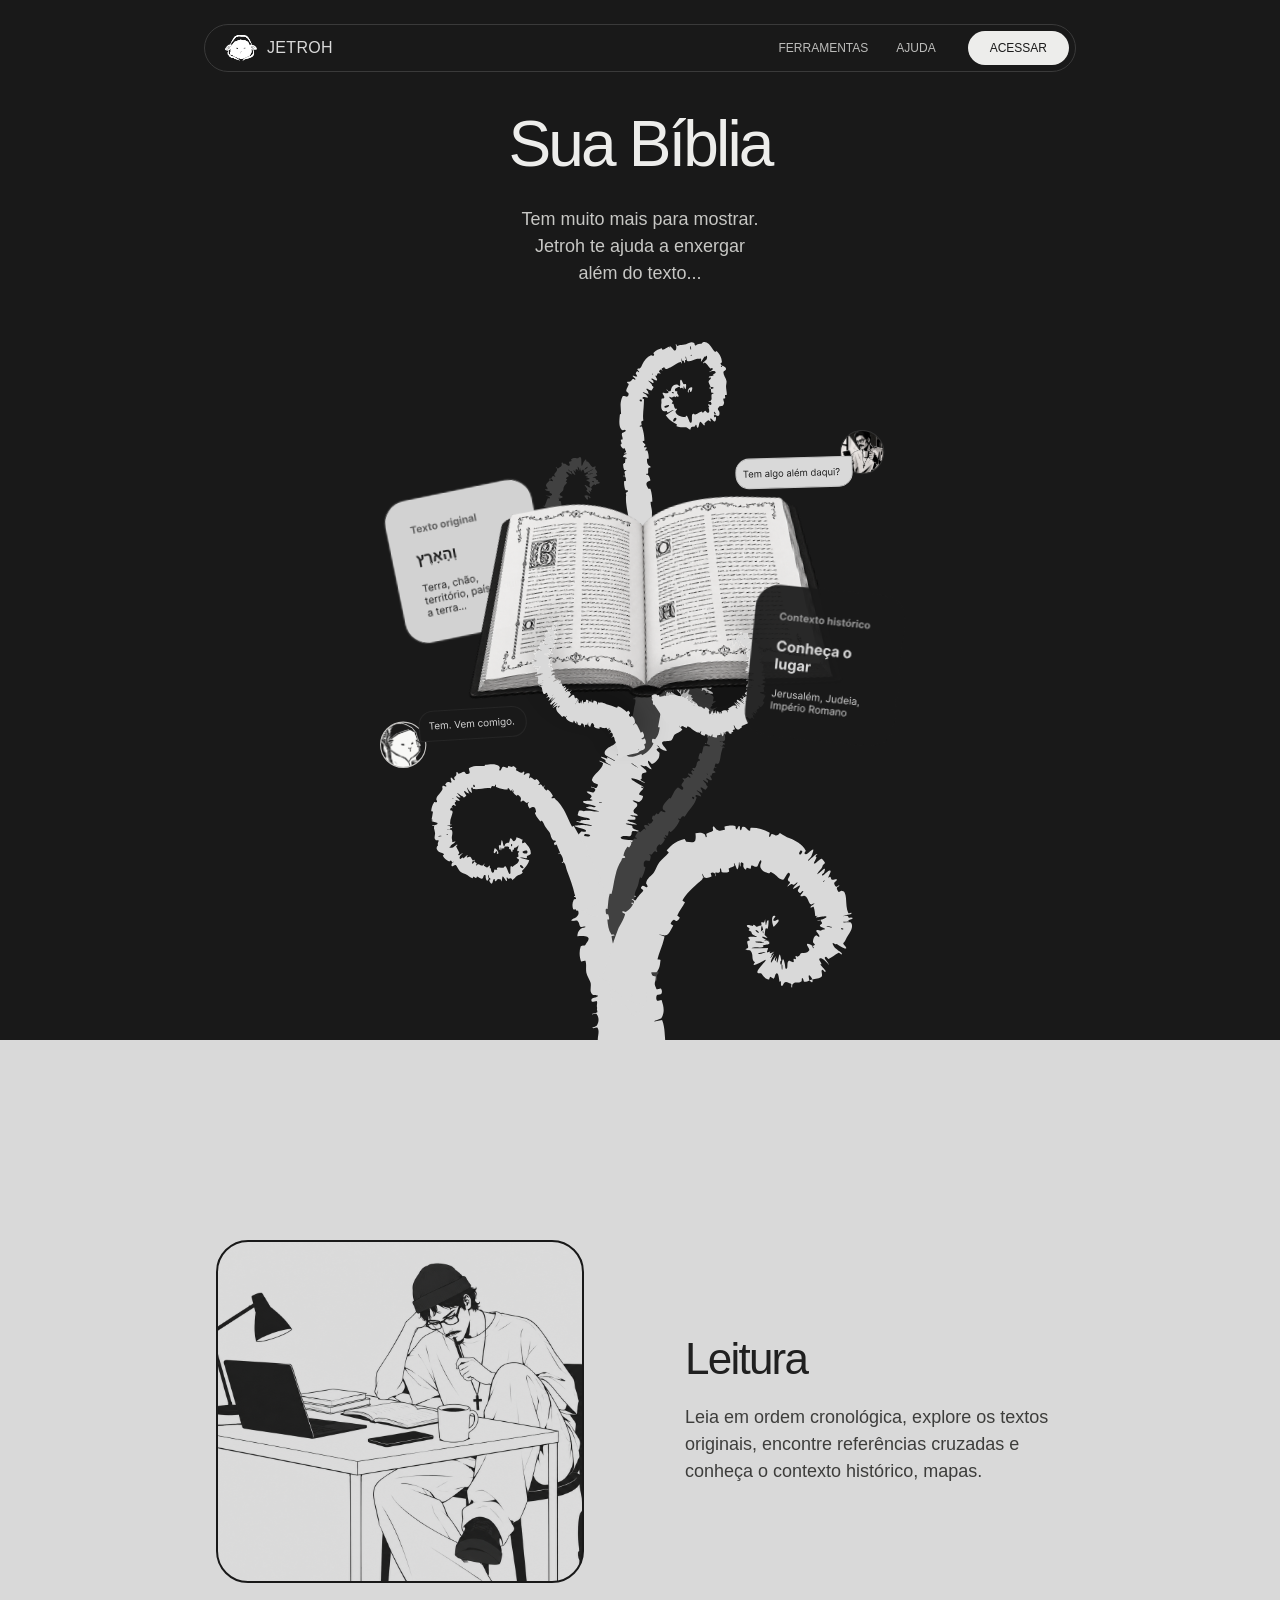
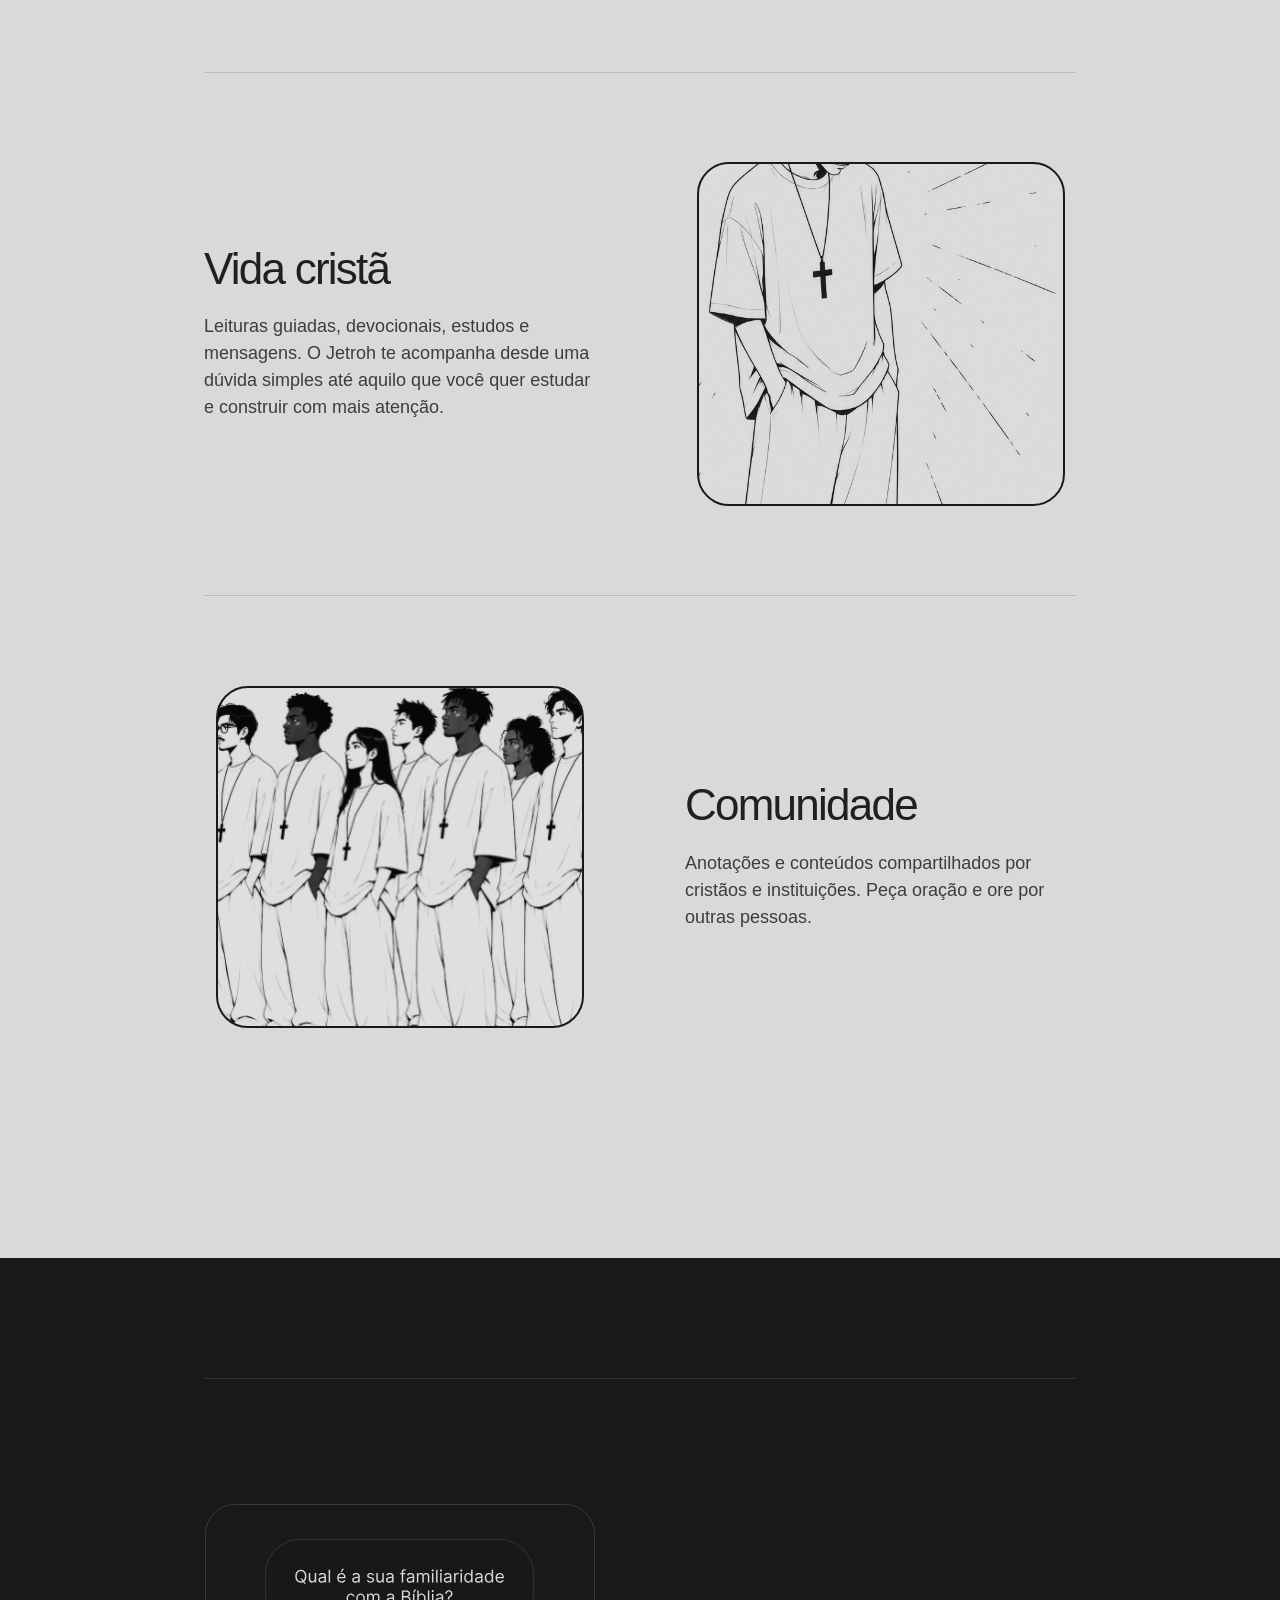
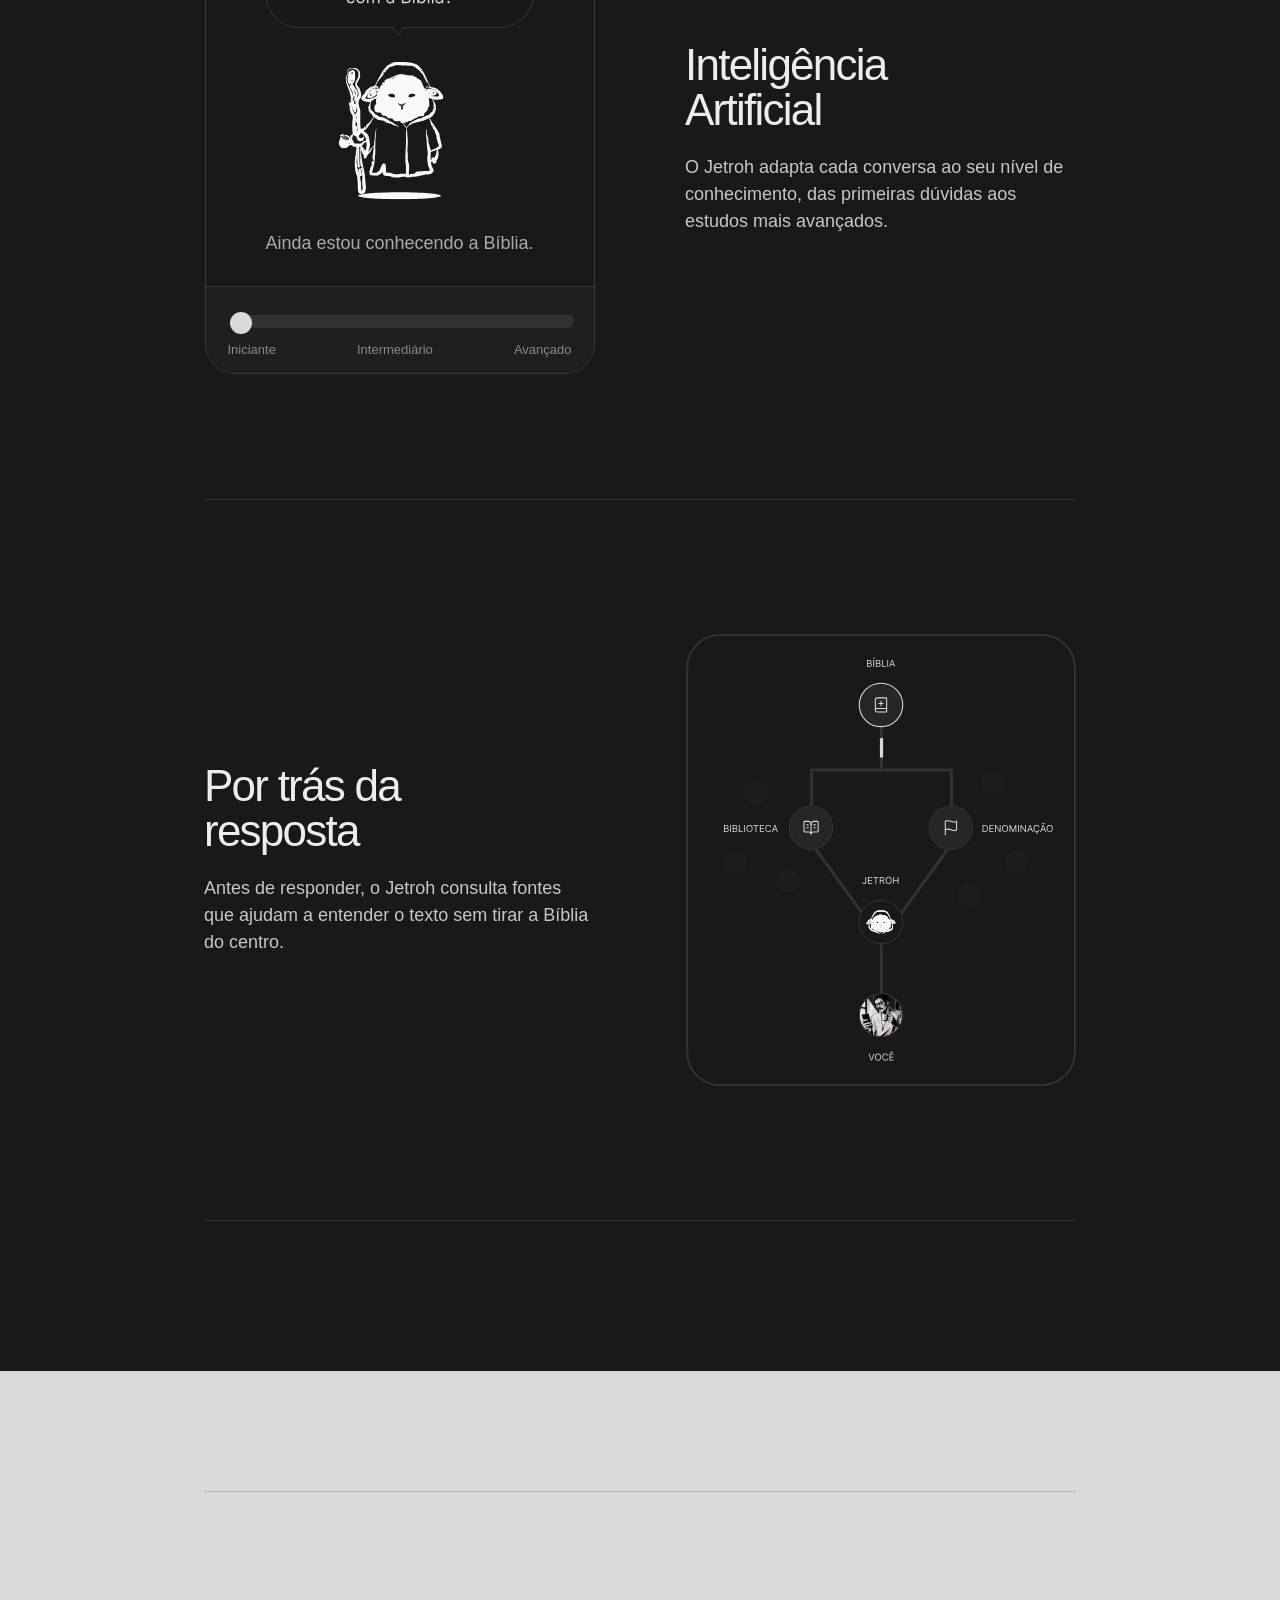
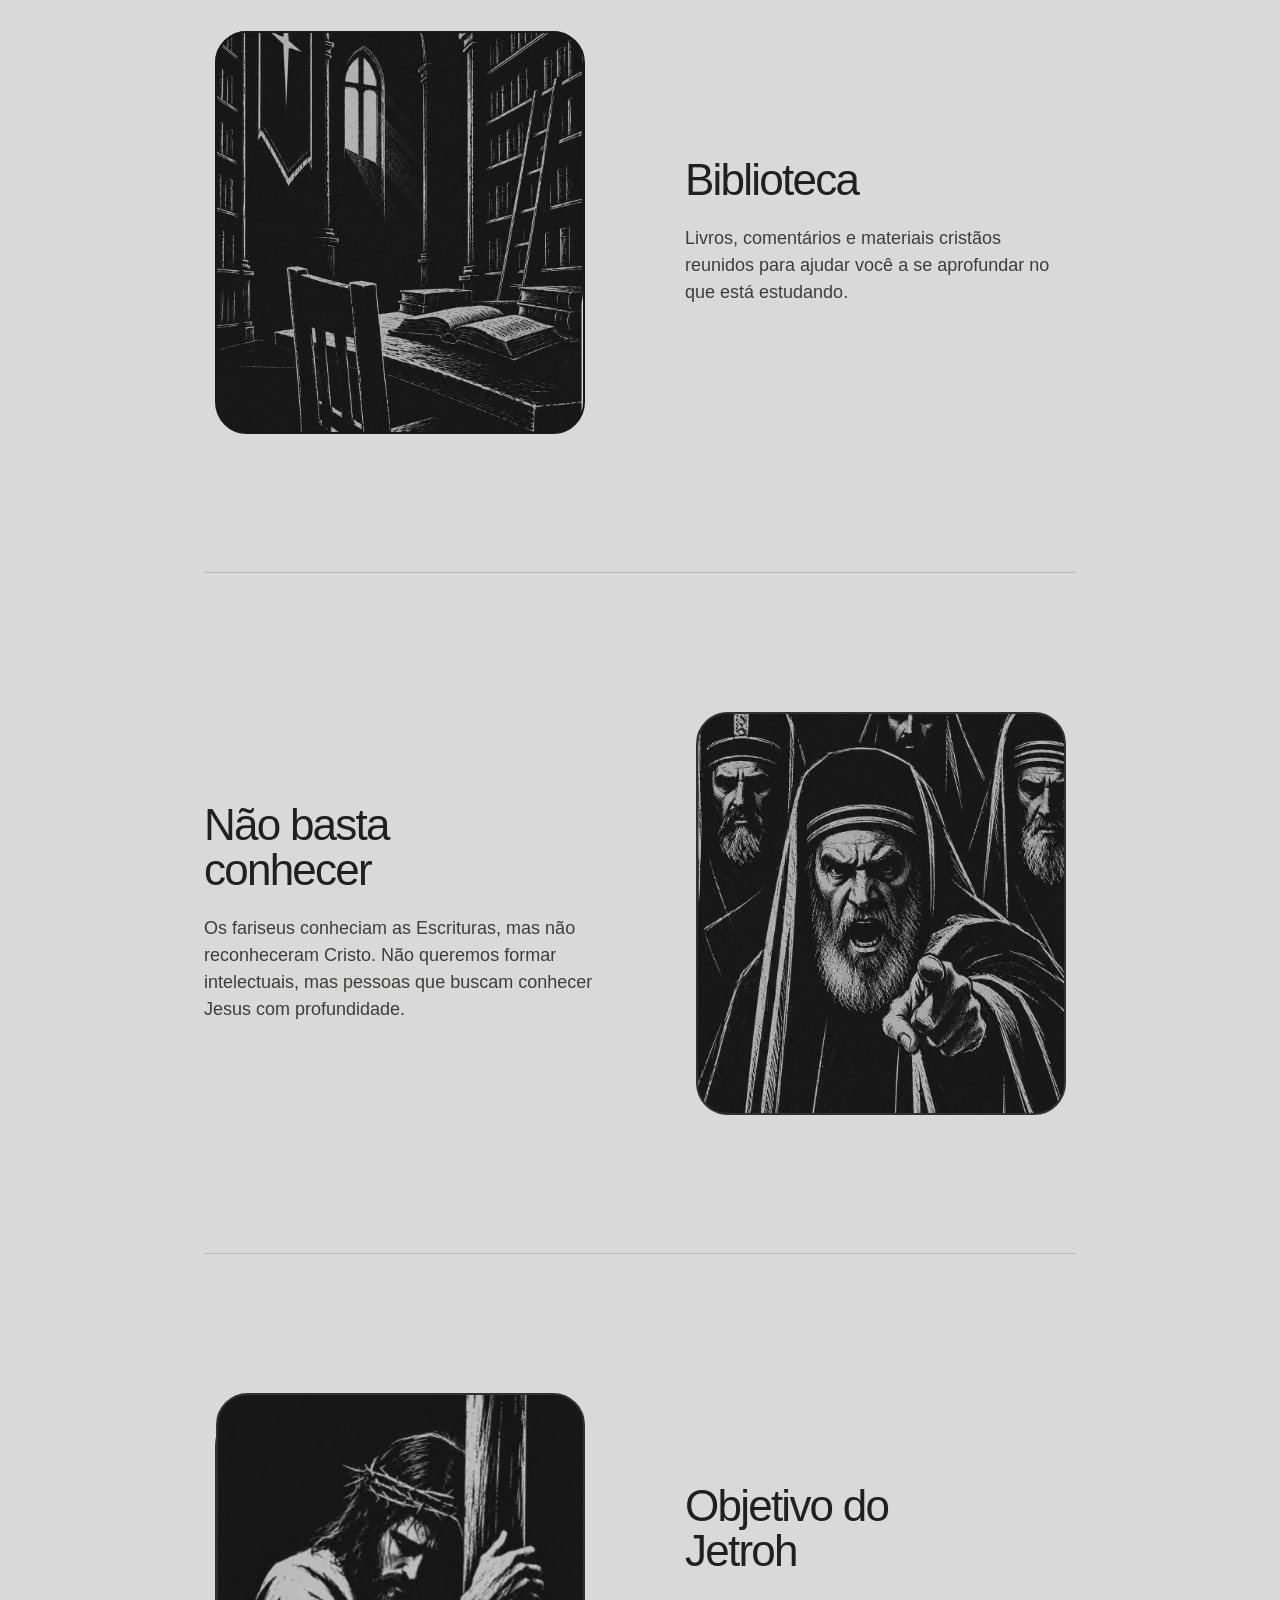
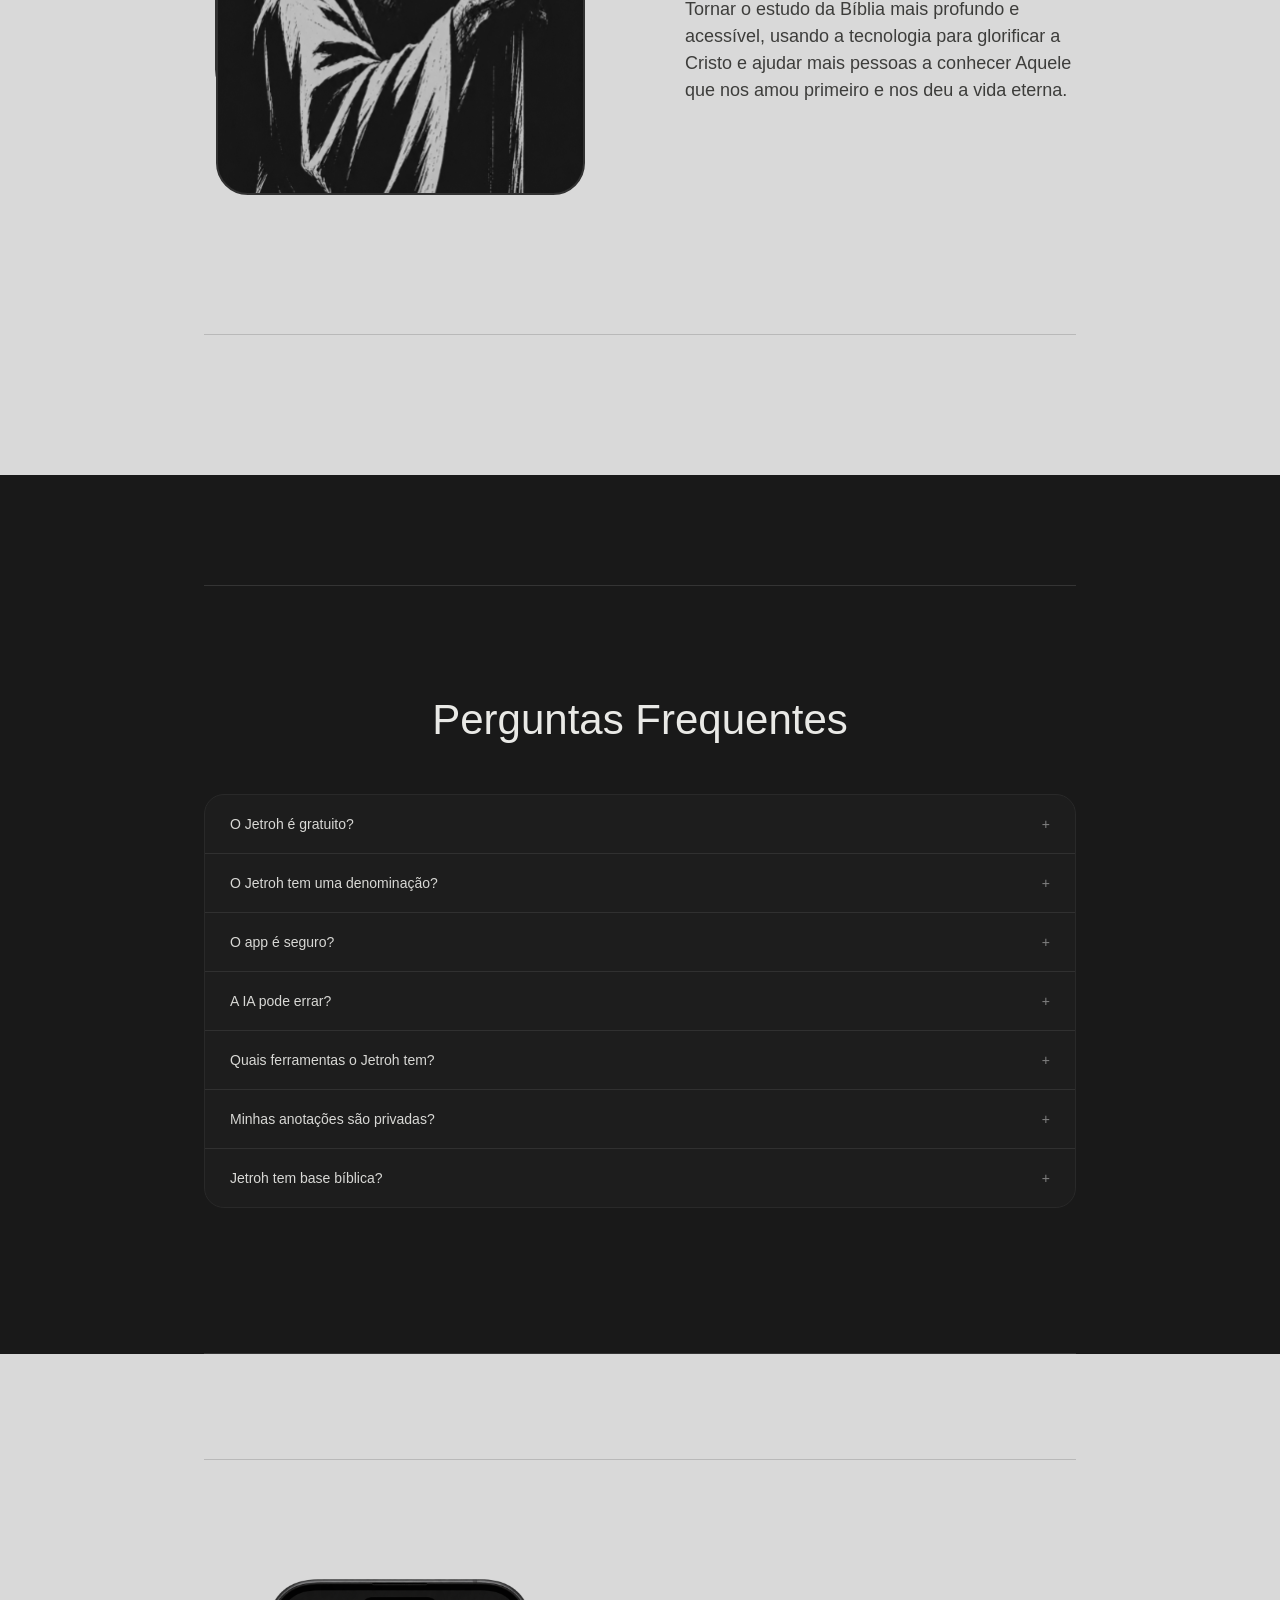
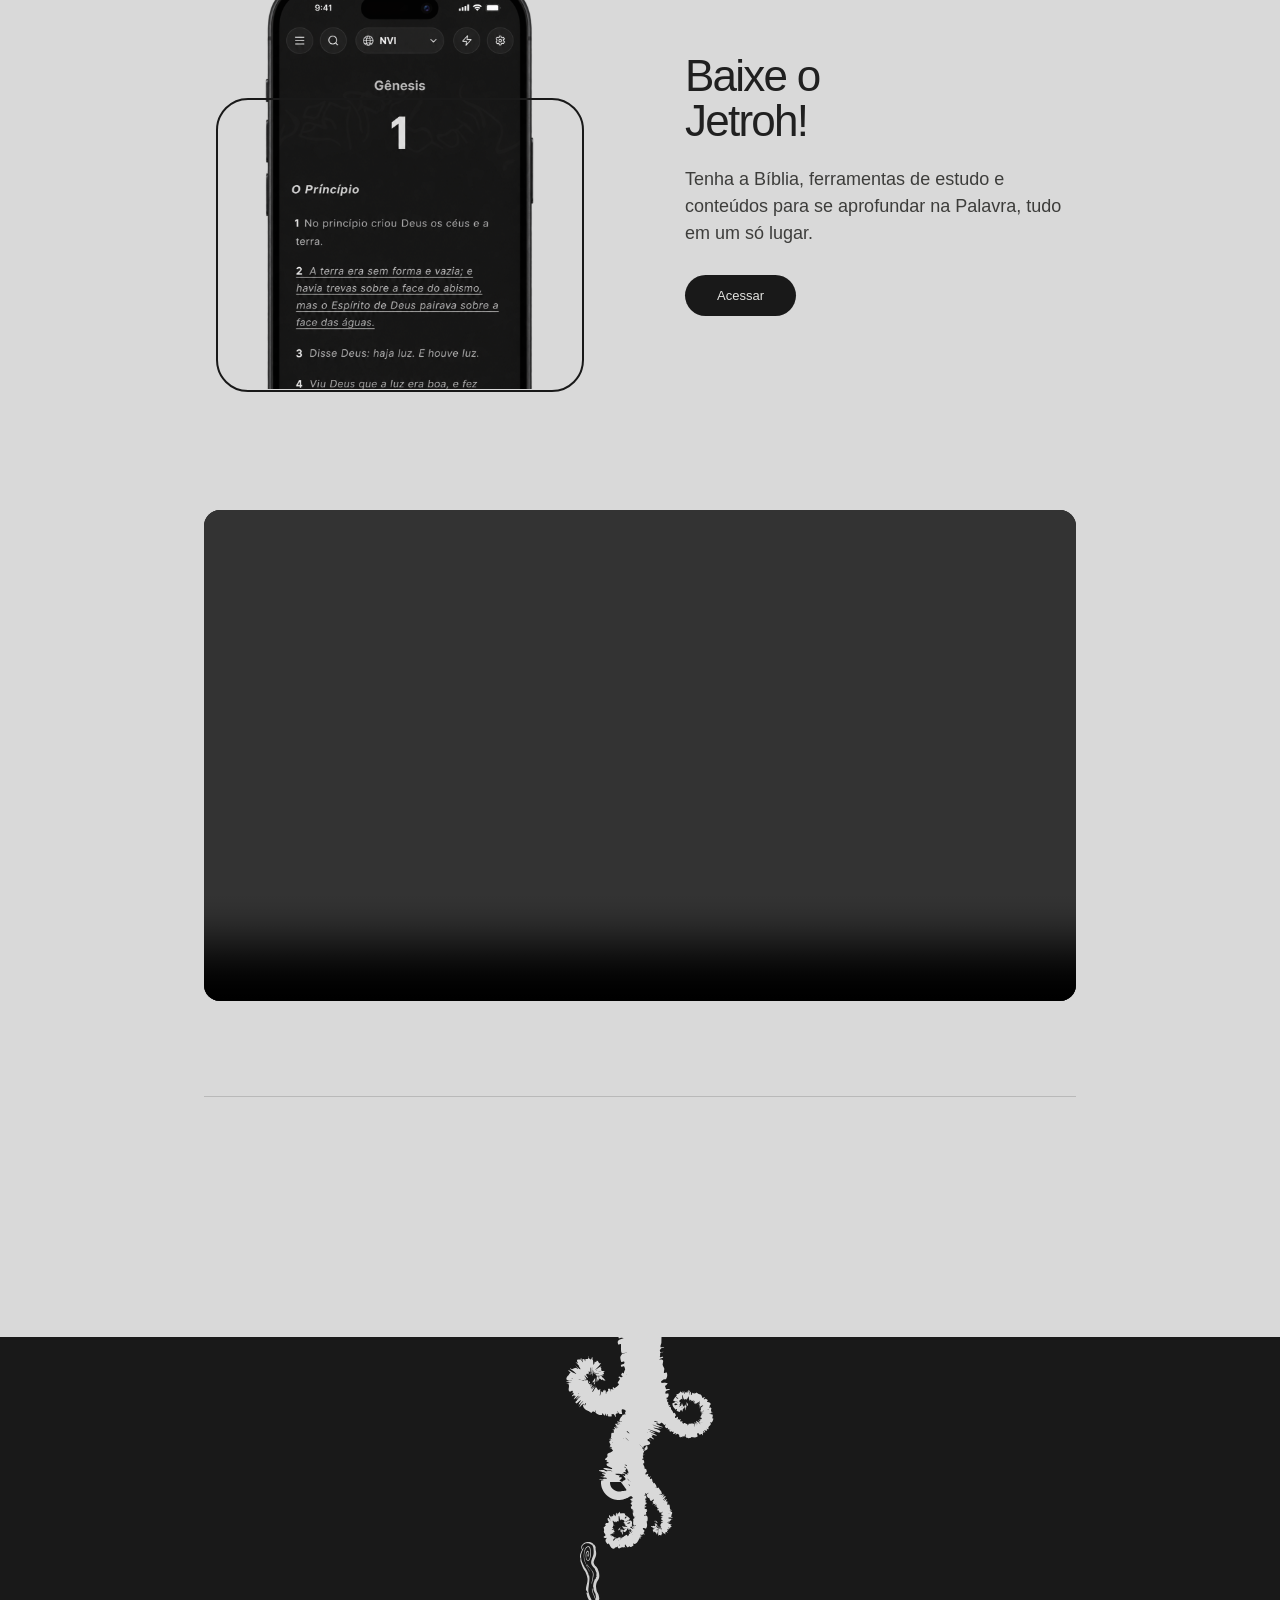
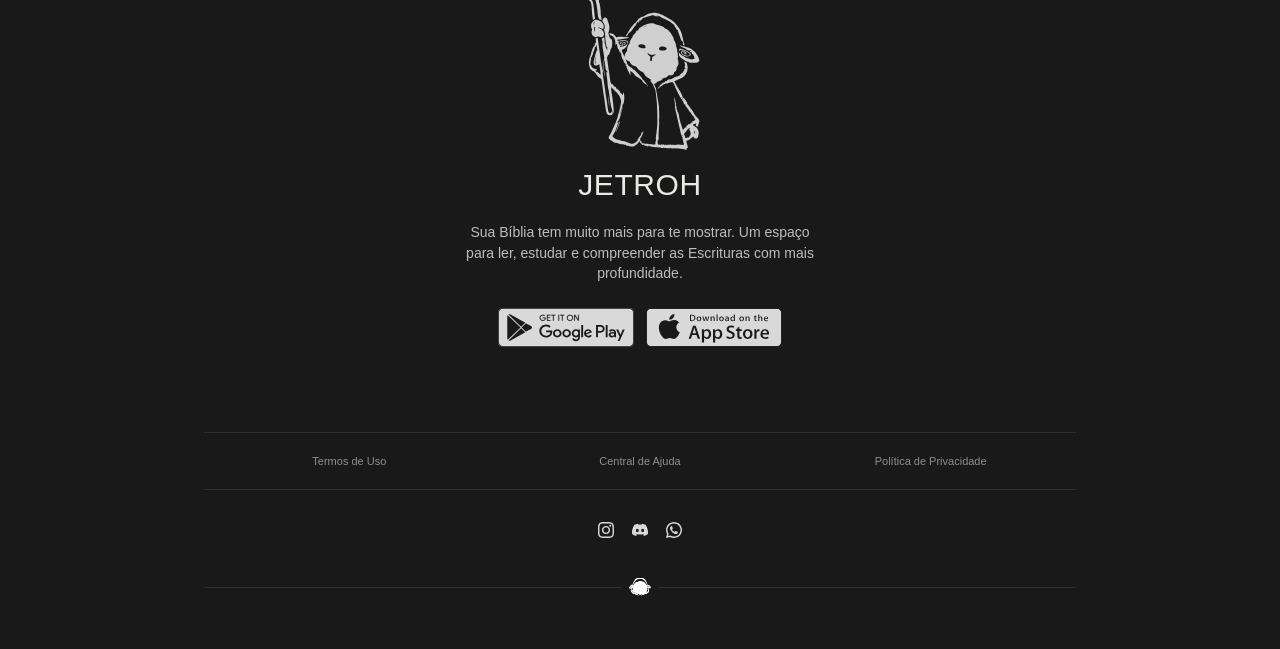
==== commit 20f54d39: "Update index.html" ====
--- a/index.html
+++ b/index.html
@@ -135,7 +135,7 @@
     <div class="footer-links"><a href="#">Termos de Uso</a><a href="help.html">Central de Ajuda</a><a href="#">Política de Privacidade</a></div>
     <div class="footer-social" aria-label="Redes sociais">
       <a href="https://www.instagram.com/jetroh.bible/" target="_blank" rel="noopener noreferrer" aria-label="Instagram"><img src="assets/section6/insta.svg" alt=""></a>
-      <a href="#" aria-label="Discord"><img src="assets/section6/discord.svg" alt=""></a>
+      <a href="https://discord.gg/aUsStU58s" aria-label="Discord"><img src="assets/section6/discord.svg" alt=""></a>
       <a href="#" aria-label="WhatsApp"><img src="assets/section6/zap.svg" alt=""></a>
     </div>
     <div class="footer-bottom-mark"><button class="to-top" aria-label="Voltar ao topo"><img src="assets/section6/logo_jetroh.svg" alt=""></button></div>
